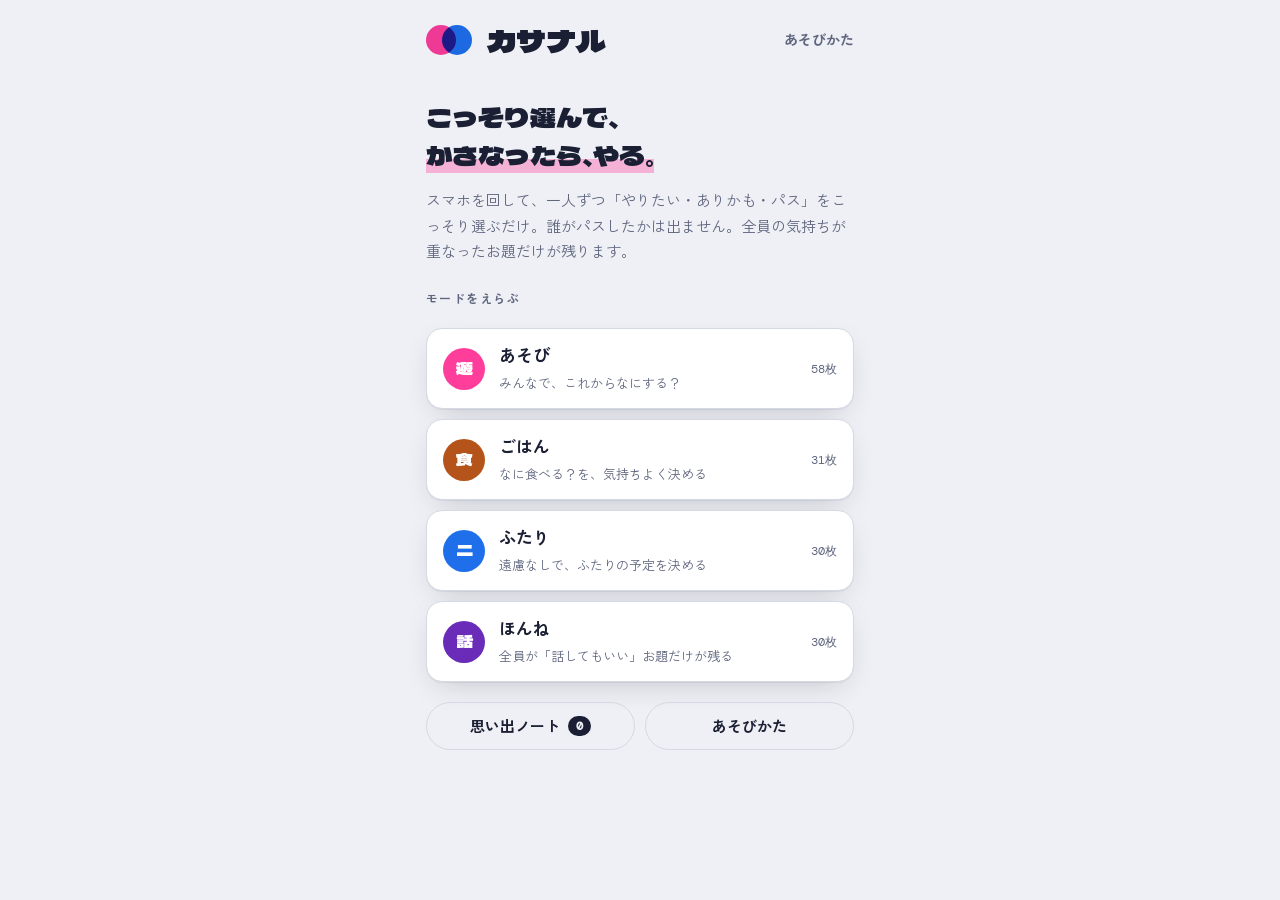
==== index.html @ fa0b70d1 "カサナル: initial import from nikkei225-collect Co-Authored-By: Claude Opus 5.5 <noreply@anthropic.com> " ====
<!doctype html>
<html lang="ja">
<head>
<meta charset="utf-8">
<meta name="viewport" content="width=device-width, initial-scale=1, viewport-fit=cover">
<meta name="theme-color" content="#EEF0F5">
<style>[hidden]{display:none!important}:root{padding-top:env(safe-area-inset-top,0px);padding-bottom:env(safe-area-inset-bottom,0px)}body{margin:0}</style>
</head>
<body>
<title>カサナル</title>
<link rel="preconnect" href="https://fonts.googleapis.com">
<link rel="preconnect" href="https://fonts.gstatic.com" crossorigin>
<link rel="stylesheet" href="https://fonts.googleapis.com/css2?family=Dela+Gothic+One&family=Zen+Kaku+Gothic+New:wght@400;700&family=DM+Mono:wght@500&display=swap">
<style>
/* Layout: one narrow phone-first column; a single card sits center stage, two riso-ink circles overlap behind whatever "matched". */
:root{
  --paper:#EEF0F5; --card:#FFFFFF; --ink:#1B1F33; --muted:#5F667E; --line:#D5D9E4;
  --pink:#FF3D9A; --blue:#1F6FEB; --both:#6A2BB8; --ok:#0E8A5F; --warn:#B4541A;
  --blend:multiply; --shadow:0 1px 0 rgba(27,31,51,.06),0 10px 30px -12px rgba(27,31,51,.25);
  --f-display:"Dela Gothic One","Hiragino Kaku Gothic StdN","Yu Gothic",sans-serif;
  --f-body:"Zen Kaku Gothic New","Hiragino Kaku Gothic ProN","Yu Gothic","Meiryo",sans-serif;
  --f-mono:"DM Mono",ui-monospace,"SFMono-Regular",Menlo,monospace;
}
@media (prefers-color-scheme: dark){:root:not([data-theme="light"]){
  --paper:#11131B; --card:#1B1E2B; --ink:#ECEEF6; --muted:#9BA2B9; --line:#2C3042;
  --pink:#FF5AAE; --blue:#4C8DFF; --both:#B98CFF; --ok:#3CC99A; --warn:#F09A5E;
  --blend:screen; --shadow:0 1px 0 rgba(0,0,0,.4),0 14px 34px -14px rgba(0,0,0,.7); color-scheme:dark}}
:root[data-theme="dark"]{
  --paper:#11131B; --card:#1B1E2B; --ink:#ECEEF6; --muted:#9BA2B9; --line:#2C3042;
  --pink:#FF5AAE; --blue:#4C8DFF; --both:#B98CFF; --ok:#3CC99A; --warn:#F09A5E;
  --blend:screen; --shadow:0 1px 0 rgba(0,0,0,.4),0 14px 34px -14px rgba(0,0,0,.7); color-scheme:dark}

html,body{height:100%}
body{background:var(--paper);color:var(--ink);font-family:var(--f-body);font-size:15px;line-height:1.7;-webkit-tap-highlight-color:transparent}
#app{max-width:460px;margin:0 auto;padding:20px 16px 40px;min-height:100%;box-sizing:border-box;display:flex;flex-direction:column;gap:20px}
button,input,textarea{font:inherit;color:inherit}
button{cursor:pointer}
:focus-visible{outline:3px solid var(--blue);outline-offset:2px;border-radius:6px}
h1,h2,h3{margin:0;text-wrap:balance;font-weight:400}
p{margin:0}
.display{font-family:var(--f-display);letter-spacing:.02em}
.mono{font-family:var(--f-mono);font-variant-numeric:tabular-nums}
.muted{color:var(--muted)}
.small{font-size:13px}
.label{font-size:12px;letter-spacing:.12em;color:var(--muted);font-weight:700}

/* top bar */
.bar{display:flex;align-items:center;justify-content:space-between;gap:12px;min-height:40px}
.link{background:none;border:0;padding:6px 0;color:var(--muted);font-weight:700;font-size:14px}
.link:hover{color:var(--ink)}

/* logo */
.logo{display:flex;align-items:center;gap:14px}
.dots{position:relative;width:46px;height:30px;flex:none}
.dots i{position:absolute;top:0;width:30px;height:30px;border-radius:50%;mix-blend-mode:var(--blend)}
.dots i:first-child{left:0;background:var(--pink)}
.dots i:last-child{left:16px;background:var(--blue)}
.logo h1{font-family:var(--f-display);font-size:30px;line-height:1}

.hero{display:flex;flex-direction:column;gap:14px;padding-block:18px 4px}
.hero .catch{font-family:var(--f-display);font-size:26px;line-height:1.45}
.hero .catch em{font-style:normal;background:linear-gradient(transparent 62%,color-mix(in srgb,var(--pink) 35%,transparent) 62%)}

/* mode list */
.modes{display:grid;gap:10px}
.mode{display:grid;grid-template-columns:auto 1fr auto;align-items:center;gap:14px;text-align:left;background:var(--card);border:1px solid var(--line);border-radius:16px;padding:14px 16px;box-shadow:var(--shadow);transition:transform .15s}
.mode:hover{transform:translateY(-2px)}
.mode .mk{width:42px;height:42px;border-radius:50%;display:grid;place-items:center;font-family:var(--f-display);font-size:17px;color:#fff}
.mode .t{font-weight:700;font-size:17px;line-height:1.3}
.mode .s{font-size:13px;color:var(--muted);line-height:1.5}
.mode .n{font-size:12px;color:var(--muted)}
.mk.asobi{background:var(--pink)} .mk.gohan{background:var(--warn)} .mk.futari{background:var(--blue)} .mk.honne{background:var(--both)}

.foot{display:flex;gap:10px;flex-wrap:wrap}
.chipbtn{flex:1 1 140px;background:transparent;border:1.5px solid var(--line);border-radius:999px;padding:10px 14px;font-weight:700;display:flex;justify-content:center;align-items:center;gap:8px}
.chipbtn:hover{border-color:var(--ink)}
.count{font-family:var(--f-mono);font-size:12px;background:var(--ink);color:var(--paper);border-radius:999px;padding:0 8px}

/* forms */
.sec{display:flex;flex-direction:column;gap:10px}
.players{display:grid;gap:8px}
.prow{display:flex;gap:8px;align-items:center}
.prow .no{width:26px;height:26px;border-radius:50%;display:grid;place-items:center;font-family:var(--f-mono);font-size:12px;background:var(--line);flex:none}
.prow input{flex:1;min-width:0;background:var(--card);border:1px solid var(--line);border-radius:10px;padding:10px 12px}
.prow input:focus{border-color:var(--blue);outline:none}
.x{width:36px;height:36px;border-radius:50%;border:0;background:transparent;color:var(--muted);font-size:20px;flex:none}
.x:hover{background:var(--line);color:var(--ink)}
.add{align-self:flex-start;background:none;border:1.5px dashed var(--line);border-radius:10px;padding:8px 14px;font-weight:700;color:var(--muted)}
.add:hover{color:var(--ink);border-color:var(--ink)}
.seg{display:flex;background:var(--card);border:1px solid var(--line);border-radius:12px;padding:4px;gap:4px}
.seg button{flex:1;border:0;background:transparent;border-radius:9px;padding:8px 4px;font-weight:700;font-size:14px;color:var(--muted);line-height:1.3}
.seg button small{display:block;font-weight:400;font-size:11px}
.seg button[aria-pressed="true"]{background:var(--ink);color:var(--paper)}
textarea{width:100%;box-sizing:border-box;min-height:96px;background:var(--card);border:1px solid var(--line);border-radius:10px;padding:10px 12px;resize:vertical}
details summary{cursor:pointer;font-weight:700}
details[open] summary{margin-bottom:8px}

.primary{border:0;border-radius:999px;background:var(--ink);color:var(--paper);font-weight:700;font-size:17px;padding:15px 20px;width:100%;box-shadow:var(--shadow)}
.primary:hover{filter:brightness(1.15)}
.ghost{border:1.5px solid var(--line);border-radius:999px;background:transparent;font-weight:700;padding:12px 18px;width:100%}
.ghost:hover{border-color:var(--ink)}
.row2{display:flex;gap:10px}
.row2>*{flex:1}

/* handoff */
.hand{flex:1;display:flex;flex-direction:column;justify-content:center;align-items:center;text-align:center;gap:18px;padding-block:30px}
.hand .who{font-family:var(--f-display);font-size:38px;line-height:1.3;word-break:break-all}
.hand .big-dots{position:relative;width:120px;height:80px}
.hand .big-dots i{position:absolute;top:0;width:80px;height:80px;border-radius:50%;mix-blend-mode:var(--blend);animation:breathe 2.4s ease-in-out infinite}
.hand .big-dots i:first-child{left:0;background:var(--pink)}
.hand .big-dots i:last-child{left:40px;background:var(--blue);animation-delay:-1.2s}
@keyframes breathe{50%{transform:translateX(var(--d,6px))}}
.hand .big-dots i:first-child{--d:-6px}

/* judge */
.who-chip{display:inline-flex;align-items:center;gap:8px;font-weight:700}
.who-chip i{width:10px;height:10px;border-radius:50%;background:var(--pink)}
.prog{height:4px;background:var(--line);border-radius:4px;overflow:hidden}
.prog b{display:block;height:100%;background:var(--ink);transition:width .25s}
.stage{position:relative;flex:1;min-height:340px;display:grid;place-items:center;touch-action:none}
.card{position:relative;width:100%;max-width:340px;aspect-ratio:3/4;max-height:420px;background:var(--card);border:1px solid var(--line);border-radius:22px;box-shadow:var(--shadow);display:flex;flex-direction:column;justify-content:space-between;padding:22px;box-sizing:border-box;user-select:none;-webkit-user-select:none;transition:transform .2s ease,opacity .2s ease;overflow:hidden}
.card.drag{transition:none}
.card .deck{display:flex;justify-content:space-between;align-items:center;font-size:12px;color:var(--muted);font-weight:700;letter-spacing:.08em}
.card .txt{font-family:var(--f-display);font-size:clamp(22px,6.6vw,28px);line-height:1.55;text-wrap:balance;word-break:auto-phrase}
.card .tags{display:flex;gap:6px;flex-wrap:wrap}
.tag{font-size:12px;border:1px solid var(--line);border-radius:999px;padding:1px 10px;color:var(--muted)}
.tag.mine{border-color:var(--pink);color:var(--pink)}
.stamp{position:absolute;top:22px;padding:4px 12px;border:3px solid;border-radius:10px;font-family:var(--f-display);font-size:20px;opacity:0;transform:rotate(-8deg);pointer-events:none}
.stamp.y{right:18px;color:var(--ok)} .stamp.n{left:18px;color:var(--muted);transform:rotate(8deg)} .stamp.m{left:50%;top:auto;bottom:70px;transform:translateX(-50%);color:var(--blue)}
.card.fly-r{transform:translateX(130%) rotate(16deg);opacity:0}
.card.fly-l{transform:translateX(-130%) rotate(-16deg);opacity:0}
.card.fly-u{transform:translateY(-120%);opacity:0}
.votes{display:grid;grid-template-columns:1fr 1fr 1fr;gap:10px}
.vbtn{border-radius:18px;border:1.5px solid var(--line);background:var(--card);padding:12px 4px;font-weight:700;display:flex;flex-direction:column;align-items:center;gap:2px;line-height:1.3}
.vbtn small{font-weight:400;font-size:11px;color:var(--muted)}
.vbtn .ic{font-family:var(--f-display);font-size:22px}
.vbtn.no .ic{color:var(--muted)} .vbtn.maybe .ic{color:var(--blue)} .vbtn.yes .ic{color:var(--ok)}
.vbtn:hover{border-color:var(--ink)}
.vbtn.yes{border-color:var(--ok)}
.underline{display:flex;justify-content:space-between;align-items:center;gap:10px}

/* reveal */
.reveal{flex:1;display:flex;flex-direction:column;justify-content:center;align-items:center;gap:26px;min-height:60vh}
.merge{position:relative;width:200px;height:120px}
.merge i{position:absolute;top:10px;left:50%;width:100px;height:100px;margin-left:-50px;border-radius:50%;mix-blend-mode:var(--blend);animation:merge 1.5s cubic-bezier(.5,0,.2,1) forwards}
.merge i:nth-child(1){background:var(--pink);--from:-120px}
.merge i:nth-child(2){background:var(--blue);--from:120px}
.merge i:nth-child(3){background:var(--warn);--from:0;--fy:-80px;opacity:.85}
@keyframes merge{from{transform:translate(var(--from),var(--fy,0)) scale(.6)}to{transform:translate(0,0) scale(1)}}
.seeno{font-family:var(--f-display);font-size:34px}

/* result */
.hit{position:relative;padding-block:26px 6px;display:flex;flex-direction:column;align-items:center;text-align:center;gap:16px}
.hit .orbs{position:absolute;inset:0;display:flex;justify-content:center;pointer-events:none}
.hit .orbs i{position:absolute;top:0;width:190px;height:190px;border-radius:50%;mix-blend-mode:var(--blend);opacity:.22}
.hit .orbs i:first-child{transform:translateX(-55px);background:var(--pink)}
.hit .orbs i:last-child{transform:translateX(55px);background:var(--blue)}
.hit .kicker{position:relative;font-family:var(--f-display);font-size:16px;color:var(--both)}
.hit .card{position:relative;aspect-ratio:auto;min-height:220px;text-align:left}
.hit .card .txt{font-size:clamp(24px,7vw,30px)}
.meter{display:flex;gap:4px;align-items:center}
.meter span{width:14px;height:14px;border-radius:50%;border:1.5px solid var(--line)}
.meter span.y{background:var(--ok);border-color:var(--ok)}
.meter span.m{background:color-mix(in srgb,var(--blue) 45%,transparent);border-color:var(--blue)}
.meter span.n{background:transparent;border-style:dashed}
.note{font-size:13px;color:var(--muted);text-align:center}
.stats{display:grid;grid-template-columns:1fr 1fr;gap:10px}
.stat{background:var(--card);border:1px solid var(--line);border-radius:14px;padding:12px 14px;min-width:0}
.stat .v{font-family:var(--f-mono);font-size:26px;line-height:1.2}
.stat .k{font-size:12px;color:var(--muted)}
.stat .d{font-size:13px;line-height:1.5;margin-top:4px;overflow-wrap:anywhere}
.list{display:flex;flex-direction:column;border-top:1px solid var(--line)}
.li{display:grid;grid-template-columns:1fr auto;gap:10px;align-items:center;padding:12px 2px;border-bottom:1px solid var(--line)}
.li .t{min-width:0;overflow-wrap:anywhere;line-height:1.5}
.li button.pick{border:0;background:none;color:var(--blue);font-weight:700;font-size:13px;padding:4px 0}
.empty{text-align:center;padding:30px 10px;color:var(--muted);display:flex;flex-direction:column;gap:12px;align-items:center}

/* notebook */
.entry{background:var(--card);border:1px solid var(--line);border-radius:16px;padding:14px 16px;display:flex;flex-direction:column;gap:8px}
.entry .top{display:flex;justify-content:space-between;align-items:center;gap:8px;font-size:12px;color:var(--muted)}
.entry .c{font-family:var(--f-display);font-size:19px;line-height:1.5;overflow-wrap:anywhere}
.entry .m{font-size:13px;color:var(--muted);overflow-wrap:anywhere}
.entry .memo{font-size:14px;border-left:3px solid var(--line);padding-left:10px;overflow-wrap:anywhere;white-space:pre-wrap}
.entry .acts{display:flex;gap:8px;flex-wrap:wrap}
.pill{border:1.5px solid var(--line);background:transparent;border-radius:999px;padding:4px 12px;font-size:13px;font-weight:700}
.pill.done{background:var(--ok);border-color:var(--ok);color:var(--card)}
.pill.danger{color:var(--warn)}
.pill.danger.arm{background:var(--warn);border-color:var(--warn);color:var(--card)}

.steps{display:flex;flex-direction:column;gap:14px;counter-reset:s;margin:0;padding:0;list-style:none}
.steps li{display:grid;grid-template-columns:34px 1fr;gap:12px;counter-increment:s}
.steps li::before{content:counter(s);width:30px;height:30px;border-radius:50%;background:var(--ink);color:var(--paper);display:grid;place-items:center;font-family:var(--f-mono);font-size:13px}
.steps b{display:block}

.toast{position:fixed;left:50%;bottom:calc(24px + env(safe-area-inset-bottom,0px));transform:translateX(-50%);background:var(--ink);color:var(--paper);padding:10px 18px;border-radius:999px;font-weight:700;font-size:14px;z-index:9;transition:opacity .2s}
.screen-in{animation:in .25s ease}
@keyframes in{from{opacity:.0;transform:translateY(6px)}}
@media (prefers-reduced-motion: reduce){*{animation:none!important;transition:none!important}}
</style>

<div id="app"></div>
<div class="toast" id="toast" hidden></div>

<script>
(() => {
/* ───────── カードデータ（先頭の数字＝いつできるか 0:今から 1:今日のうちに 2:こんどの休み） ───────── */
const DECKS = {
  asobi: `0近くのコンビニで、全員が食べたことのないお菓子を買う
0いちばん近い公園まで、遠回りして歩く
0全員で一枚、ちゃんとした集合写真を撮る
0カラオケで「今日のテーマ曲」を決めて全員で歌う
0ボウリングで最下位がジュースをおごる
0夜の散歩で、いちばんきれいな景色を探す
0全員のスマホで同じ景色を撮って見比べる
0自販機で目をつぶってボタンを押す
0古本屋で「この人に似合う一冊」を選び合う
0100円ショップで300円以内のプレゼント交換
0ゲームセンターのクレーンゲームに一回だけ全力で挑む
0喫茶店でいちばん懐かしい感じのメニューを頼む
010年後の自分たちあてに動画メッセージを撮る
0近くの神社でおみくじを引いて、結果を発表し合う
0銭湯に行って、湯上がりに牛乳を飲む
0高い場所から街を見下ろす
0バッティングセンターで最速の球に挑戦する
0卓球で総当たり戦をする
0全員でショート動画を一本だけ撮る
0お互いの似顔絵を3分で描き合う
0好きな曲を一人一曲ずつかけて、その曲の思い出を話す
0深夜のファミレスで、将来の話をする
0サウナでととのう
01年後に開ける手紙を書く
1知らない駅でひとつ降りてみる
1星がよく見える場所まで行く
1川原で水切りの最高記録を出す
1映画館で、いちばん早く始まる映画を観る
1手持ち花火をする
1動物園で、全員の「推し動物」を決める
1水族館で閉館までねばる
1地図アプリで適当に指さした場所に行ってみる
1占いに行って、全員まとめてみてもらう
1ゴミ拾いを1時間だけやってみる
1自転車を借りて水辺の道を走る
1謎解きゲームに挑戦する
1美術館で「家に飾りたい一枚」を決める
1お笑いライブや寄席を観に行く
1スポーツ観戦で、知らないチームを本気で応援する
1全員のおすすめ映画を一本ずつ、夜通し観る
1公園にレジャーシートを広げてピクニック
1夜明けを見るまで起きている
2始発電車に乗って、どこかへ行く
2日帰りで温泉に行く
2全員の地元を順番に案内し合う
2キャンプで焚き火を囲む
2遊園地の絶叫マシンに全部乗る
2陶芸体験でおそろいの器を作る
2フリーマーケットに出店する
2全員で同じ本を読んで、感想会をひらく
2一日だけ、全員スマホを置いて過ごす
2各駅停車だけで、行けるところまで行く
2夜行バスで、朝の知らない街に着く
2写真館で、ちゃんとした記念写真を撮る
2全員の服の色をそろえて出かける
2船に乗って、水の上から街を見る
2朝のラジオ体操に参加してから朝ごはん
2芝生で寝転んで、雲の形を当てっこする`,
  gohan: `0食べたことのない国の料理を食べる
0回転寿司で、全員が同じ皿を取るまで帰れない
0屋台やキッチンカーをはしごする
0食べ放題で、本気で元をとる
0定食屋で、いちばん人気のメニューを頼む
0激辛メニューに一口ずつ挑戦する
0高級なお店で、一品だけ頼んで味わう
0パフェを全員ちがう味で頼んでシェアする
0立ち飲み屋で、一軒だけ軽く飲む
0老舗の喫茶店でナポリタンを食べる
0深夜のラーメン
0コンビニのホットスナックを全種類買って食べ比べる
0焼肉で、いちばん高い肉を一皿だけ頼む
0焼き鳥屋のカウンターに並んで座る
0駅弁を買って、公園で食べる
0甘いものの食べ放題に行く
0中華料理を大皿でたくさん頼んで取り分ける
1鍋パーティーをする
1たこ焼きパーティーをする
1餃子を、皮で包むところから作る
1手巻き寿司をする
1ホットプレートでお好み焼き
1全員の得意料理を一品ずつ持ち寄る
1カレーをスパイスから作る
1朝ごはんを外で食べる
2地元の名物を食べに遠出する
2中華街で食べ歩き
2バーベキューをする
2流しそうめんをする
2そば打ち・うどん打ち体験
2予約がなかなか取れないお店を予約する`,
  futari: `0同じ映画を観て、帰り道に感想を言い合う
0いつもより遠回りして帰る
0おそろいの小物を買う
0子どもの頃の写真を見せ合う
0相手の行きつけのお店に連れて行ってもらう
0料理を一緒に作る
0写真を撮り合う。テーマは「いちばんいい顔」
0ふたりのプレイリストを作る
0本気のゲーム対決。負けたほうがアイスをおごる
0相手の髪を乾かす
0花を一輪ずつ選んで贈り合う
0手紙を書いて交換する
010年後のふたりについて話す
0古着屋で、相手の服を一着選ぶ
0雨の日にあえて散歩する
1夜景を見に行く
1ふたりの「はじめて」の場所にもう一度行く
1知らない街の路地をあてもなく歩く
1星を見に行く
1プラネタリウムに行く
1朝まで話す
1早起きして、朝ごはんを食べに行く
1相手の好きな場所に連れて行ってもらう
1スマホなしでデートする
2一日の予定を、相手に全部まかせる
2交換日記を始める
2旅行の計画を立てる
2温泉に行く
2ふたりで新しい趣味を始める
2動物に会いに行く`,
  honne: `0最近いちばん笑ったこと
0子どもの頃の夢
0人生でいちばんがんばったこと
0今だから言える、小さな失敗
0このメンバーの第一印象
010年後、どこに住んでいたい？
0大金が手に入ったら、最初にすること
0自分の中の、ゆずれないこだわり
0落ち込んだときの立ち直り方
0最近お金をかけてよかったもの
0実は苦手なもの
0生まれ変わったら何になりたい？
0一度だけ過去に戻れるなら、いつ？
0最近ちょっと誇らしかったこと
0人に言われてうれしかった言葉
0今いちばん会いたい人
0自分を動物にたとえると？
0最後の晩餐に食べたいもの
0今年中にやりたいこと
0人生の転機
0家族に感謝していること
0理想の休日の過ごし方
0恋愛で大事にしていること
0最近泣いたこと
0このメンバーで、いつかやってみたいこと
0自分のトリセツ（取扱説明書）
0ひそかに憧れている人
0学生時代のいちばんの思い出
0今の仕事や勉強を選んだ理由
0最近ハマっていること`
};
const parse = s => s.split('\n').map(l => ({w:+l[0], t:l.slice(1).trim()})).filter(c => c.t);
const POOL = Object.fromEntries(Object.entries(DECKS).map(([k,v]) => [k, parse(v)]));

const MODES = {
  asobi:  {name:'あそび', mk:'遊', sub:'みんなで、これからなにする？', talk:false, min:2, def:3},
  gohan:  {name:'ごはん', mk:'食', sub:'なに食べる？を、気持ちよく決める', talk:false, min:2, def:3},
  futari: {name:'ふたり', mk:'二', sub:'遠慮なしで、ふたりの予定を決める', talk:false, min:2, max:2, def:2},
  honne:  {name:'ほんね', mk:'話', sub:'全員が「話してもいい」お題だけが残る', talk:true, min:2, def:3},
};
const WHEN = [['今から','2〜3時間'],['今日のうちに','半日〜'],['こんどの休み','計画して']];
const V = {
  play:{yes:'やりたい', maybe:'ありかも', no:'パス'},
  talk:{yes:'話したい', maybe:'話せる', no:'パス'},
};

/* ───────── 保存 ───────── */
const store = {
  get(k,d){ try{ const v = localStorage.getItem(k); return v ? JSON.parse(v) : d; }catch(e){ return d; } },
  set(k,v){ try{ localStorage.setItem(k, JSON.stringify(v)); }catch(e){} },
};
const NOTES = 'kasanaru.notes.v1', NAMES = 'kasanaru.names.v1';

/* ───────── 状態 ───────── */
const hot = window.claude && window.claude.hot;
let S = (hot && hot.data && hot.data.screen) ? hot.data : {
  screen:'home', mode:'asobi', names:store.get(NAMES, ['','','']), when:1, per:12, custom:'',
  cards:[], votes:[], p:0, i:0, used:{}, tie:0, last:null,
};
if (hot && hot.snapshot) hot.snapshot(() => S);

const app = document.getElementById('app');
const esc = s => String(s).replace(/[&<>"']/g, c => ({'&':'&amp;','<':'&lt;','>':'&gt;','"':'&quot;',"'":'&#39;'}[c]));
const shuffle = a => { for (let i = a.length-1; i > 0; i--) { const j = Math.floor(Math.random()*(i+1)); [a[i],a[j]] = [a[j],a[i]]; } return a; };
const reduce = matchMedia('(prefers-reduced-motion: reduce)').matches;
const players = () => S.names.map((n,i) => n.trim() || `プレイヤー${i+1}`);
const words = () => MODES[S.mode].talk ? V.talk : V.play;
const today = () => { const d = new Date(); return `${d.getFullYear()}.${String(d.getMonth()+1).padStart(2,'0')}.${String(d.getDate()).padStart(2,'0')}`; };

function toast(msg){
  const t = document.getElementById('toast'); t.textContent = msg; t.hidden = false;
  clearTimeout(toast.h); toast.h = setTimeout(() => t.hidden = true, 1800);
}
function go(screen){ S.screen = screen; render(); window.scrollTo(0,0); }

/* ───────── カードを配る ───────── */
function deal(){
  const m = MODES[S.mode];
  const custom = S.custom.split('\n').map(t => t.trim()).filter(Boolean).slice(0, S.per).map(t => ({t, w:0, mine:true}));
  let pool = POOL[S.mode].filter(c => m.talk || c.w <= S.when);
  const used = S.used[S.mode] || [];
  let fresh = pool.filter(c => !used.includes(c.t));
  if (fresh.length < S.per - custom.length) { fresh = pool; S.used[S.mode] = []; }
  const picked = shuffle(fresh.slice()).slice(0, Math.max(0, S.per - custom.length));
  S.used[S.mode] = (S.used[S.mode] || []).concat(picked.map(c => c.t));
  S.cards = shuffle(custom.concat(picked));
  S.votes = players().map(() => []);
  S.rnd = S.cards.map(() => Math.random());
  S.p = 0; S.i = 0; S.tie = 0;
}

/* ───────── 集計 ───────── */
function tally(){
  const n = players().length;
  const rows = S.cards.map((c, i) => {
    const vs = S.votes.map(v => v[i]);
    const yes = vs.filter(v => v === 2).length, maybe = vs.filter(v => v === 1).length, no = vs.filter(v => v === 0).length;
    const score = yes*2 + maybe;
    const mean = score / n, spread = vs.reduce((a,v) => a + (v-mean)**2, 0);
    return {c, i, yes, maybe, no, score, spread, r:(S.rnd || [])[i] || 0};
  });
  const byScore = (a,b) => b.score - a.score || b.yes - a.yes || a.r - b.r;
  const hits = rows.filter(r => r.no === 0).sort(byScore);
  const near = rows.filter(r => r.no === 1).sort(byScore).slice(0,3);
  const total = rows.reduce((a,r) => a + r.score, 0);
  const vibe = Math.round(total / (rows.length * n * 2) * 100);
  const split = rows.slice().sort((a,b) => b.spread - a.spread)[0];
  const tops = hits.filter(h => h.score === (hits[0] && hits[0].score) && h.yes === hits[0].yes);
  return {n, rows, hits, near, vibe, split, tops};
}

/* ───────── 画面 ───────── */
const SCREENS = {
home(){
  const notes = store.get(NOTES, []);
  return `
  <div class="bar"><div class="logo"><div class="dots"><i></i><i></i></div><h1>カサナル</h1></div>
    <button class="link" data-go="howto">あそびかた</button></div>
  <section class="hero">
    <p class="catch">こっそり選んで、<br><em>かさなったら、やる。</em></p>
    <p class="muted">スマホを回して、一人ずつ「やりたい・ありかも・パス」をこっそり選ぶだけ。誰がパスしたかは出ません。全員の気持ちが重なったお題だけが残ります。</p>
  </section>
  <div class="label">モードをえらぶ</div>
  <div class="modes">
    ${Object.entries(MODES).map(([k,m]) => `
      <button class="mode" data-mode="${k}">
        <span class="mk ${k}">${m.mk}</span>
        <span><span class="t">${m.name}</span><br><span class="s">${m.sub}</span></span>
        <span class="n mono">${POOL[k].length}枚</span>
      </button>`).join('')}
  </div>
  <div class="foot">
    <button class="chipbtn" data-go="notes">思い出ノート <span class="count">${notes.length}</span></button>
    <button class="chipbtn" data-go="howto">あそびかた</button>
  </div>`;
},

howto(){
  return `
  <div class="bar"><button class="link" data-go="home">← もどる</button><span class="label">あそびかた</span></div>
  <h2 class="display" style="font-size:24px">気まずい「次、なにする？」を、15分のゲームに。</h2>
  <ol class="steps">
    <li><div><b>モードと人数を決める</b><span class="muted small">あそび・ごはん・ふたり・ほんね。2〜10人で遊べます。</span></div></li>
    <li><div><b>スマホを回して、こっそり選ぶ</b><span class="muted small">同じカードの束を一人ずつ見て「やりたい／ありかも／パス」。カードは右・上・左にスワイプしても選べます。</span></div></li>
    <li><div><b>せーので、答え合わせ</b><span class="muted small">一人でもパスしたカードは消えます。残ったカードから、いちばん重なったお題が「これからやること」。</span></div></li>
    <li><div><b>実際にやって、ノートに残す</b><span class="muted small">決まったお題は思い出ノートに記録。やり終えたら「やった！」をつけましょう。</span></div></li>
  </ol>
  <div class="stat"><div class="k">ルールはひとつ</div><div class="d">誰が何を選んだかは、最後まで表示されません。遠慮も忖度も、いりません。</div></div>
  <button class="primary" data-go="home">はじめる</button>`;
},

setup(){
  const m = MODES[S.mode], ns = S.names;
  return `
  <div class="bar"><button class="link" data-go="home">← もどる</button><span class="label">${m.name}モード</span></div>
  <h2 class="display" style="font-size:24px">${esc(m.sub)}</h2>
  <div class="sec">
    <div class="label">参加する人 <span class="mono">${ns.length}</span>人</div>
    <div class="players">
      ${ns.map((n,i) => `<div class="prow"><span class="no">${i+1}</span>
        <input id="name-${i}" data-name="${i}" value="${esc(n)}" placeholder="プレイヤー${i+1}" maxlength="12" autocomplete="off" aria-label="${i+1}人目の名前">
        ${!m.max && ns.length > m.min ? `<button class="x" data-del="${i}" aria-label="${i+1}人目を外す">×</button>` : ''}</div>`).join('')}
    </div>
    ${!m.max && ns.length < 10 ? `<button class="add" data-add>＋ 人を追加</button>` : ''}
  </div>
  ${m.talk ? '' : `<div class="sec"><div class="label">いつやる？</div>
    <div class="seg">${WHEN.map((w,i) => `<button data-when="${i}" aria-pressed="${S.when===i}">${w[0]}<small>${w[1]}</small></button>`).join('')}</div></div>`}
  <div class="sec"><div class="label">カードの枚数</div>
    <div class="seg">${[8,12,16].map(n => `<button data-per="${n}" aria-pressed="${S.per===n}">${n}枚<small>${n===8?'さくっと':n===12?'ふつう':'じっくり'}</small></button>`).join('')}</div></div>
  <details class="sec" ${S.custom ? 'open' : ''}><summary>じぶんたちのカードを足す</summary>
    <textarea id="custom" placeholder="1行に1枚。例：\n${m.talk ? '最近いちばん驚いたこと' : 'みんなで髪を切りに行く'}">${esc(S.custom)}</textarea>
    <p class="small muted">書いたカードは必ず束に入ります。</p></details>
  <button class="primary" data-start>カードを配る</button>`;
},

hand(){
  const ps = players(), first = S.p === 0;
  return `
  <div class="bar"><button class="link" data-quit>やめる</button><span class="label mono">${S.p+1} / ${ps.length}人目</span></div>
  <div class="hand">
    <div class="big-dots"><i></i><i></i></div>
    <p class="muted">${first ? 'まずは' : `おつかれさま！ スマホを渡してね`}</p>
    <p class="who">${esc(ps[S.p])}<span style="font-size:22px"> さんの番</span></p>
    <p class="muted small">${S.cards.length}枚のカードを、こっそり選びます。<br>前の人の答えは見えません。</p>
  </div>
  <button class="primary" data-begin>${esc(ps[S.p])} さんがはじめる</button>`;
},

judge(){
  const ps = players(), c = S.cards[S.i], w = words(), m = MODES[S.mode];
  return `
  <div class="bar"><span class="who-chip"><i></i>${esc(ps[S.p])}</span><span class="mono small muted">${S.i+1} / ${S.cards.length}</span></div>
  <div class="prog"><b style="width:${S.i/S.cards.length*100}%"></b></div>
  <div class="stage">
    <div class="card" id="card">
      <div class="deck"><span>${m.name.toUpperCase()}</span><span class="mono">No.${String(S.i+1).padStart(2,'0')}</span></div>
      <div class="txt">${esc(c.t)}</div>
      <div class="tags">${c.mine ? '<span class="tag mine">じぶんたちのカード</span>' : m.talk ? '<span class="tag">話すお題</span>' : `<span class="tag">${WHEN[c.w][0]}</span>`}</div>
      <span class="stamp y">${w.yes}</span><span class="stamp n">${w.no}</span><span class="stamp m">${w.maybe}</span>
    </div>
  </div>
  <div class="votes">
    <button class="vbtn no" data-v="0"><span class="ic">×</span>${w.no}<small>← 左</small></button>
    <button class="vbtn maybe" data-v="1"><span class="ic">△</span>${w.maybe}<small>↑ 上</small></button>
    <button class="vbtn yes" data-v="2"><span class="ic">○</span>${w.yes}<small>右 →</small></button>
  </div>
  <div class="underline"><button class="link" data-undo ${S.i===0?'disabled style="visibility:hidden"':''}>← ひとつ戻る</button>
    <span class="small muted">あなたの答えは表示されません</span></div>`;
},

reveal(){
  return `<div class="reveal"><div class="merge"><i></i><i></i><i></i></div><p class="seeno">せーの…</p></div>`;
},

result(){
  const T = tally(), w = words(), m = MODES[S.mode], ps = players();
  const meter = r => `<span class="meter" aria-label="${w.yes}${r.yes}・${w.maybe}${r.maybe}・パス${r.no}">${
    '<span class="y"></span>'.repeat(r.yes) + '<span class="m"></span>'.repeat(r.maybe) + '<span class="n"></span>'.repeat(r.no)}</span>`;
  if (!T.hits.length) {
    return `
    <div class="bar"><button class="link" data-go="home">ホーム</button><span class="label">けっか</span></div>
    <div class="empty"><div class="dots" style="width:80px"><i style="left:0"></i><i style="left:50px"></i></div>
      <h2 class="display" style="font-size:24px;color:var(--ink)">今回は、かさならなかった。</h2>
      <p>どのカードにも、誰かのパスが入りました。<br>カードを替えて、もう一回やってみましょう。</p></div>
    ${T.near.length ? `<div class="label">おしかったカード（パスが1人だけ）</div>
      <div class="list">${T.near.map(r => `<div class="li"><span class="t">${esc(r.c.t)}</span>${meter(r)}</div>`).join('')}</div>` : ''}
    <button class="primary" data-again>カードを替えてもう一回</button>`;
  }
  const top = T.tops[S.tie % T.tops.length];
  const perfect = top.yes === T.n;
  const rest = T.hits.filter(h => h !== top);
  S.last = {card:top.c.t, mode:S.mode, players:ps, yes:top.yes, maybe:top.maybe, n:T.n};
  return `
  <div class="bar"><button class="link" data-go="home">ホーム</button><span class="label">けっか</span></div>
  <section class="hit screen-in">
    <div class="orbs"><i></i><i></i></div>
    <p class="kicker">${perfect ? `全員が「${w.yes}」で一致！` : m.talk ? 'このお題で話そう' : 'かさなった！'}</p>
    <div class="card">
      <div class="deck"><span>${m.talk ? 'これから話すこと' : 'これから、やること'}</span><span class="mono">${T.n}人</span></div>
      <div class="txt">${esc(top.c.t)}</div>
      <div class="underline">${meter(top)}<span class="small muted mono">${w.yes} ${top.yes}・${w.maybe} ${top.maybe}</span></div>
    </div>
    ${T.tops.length > 1 ? `<p class="note">同点が${T.tops.length}枚。カサナルがひとつ選びました。<button class="link" data-tie style="color:var(--blue)">ほかの同点にする</button></p>` : ''}
  </section>
  <div class="row2">
    <button class="primary" data-keep>${m.talk ? 'これで話す' : 'これにする'}</button>
  </div>
  <div class="stats">
    <div class="stat"><div class="k">みんなのノリ度</div><div class="v">${T.vibe}<span class="small">%</span></div></div>
    <div class="stat"><div class="k">かさなったカード</div><div class="v">${T.hits.length}<span class="small"> / ${S.cards.length}枚</span></div></div>
    ${T.split && T.split.spread > 0 ? `<div class="stat" style="grid-column:1/-1"><div class="k">いちばん意見が割れたカード</div><div class="d">${esc(T.split.c.t)}</div></div>` : ''}
  </div>
  ${rest.length ? `<div class="label">ほかにかさなったカード</div>
  <div class="list">${rest.map(r => `<div class="li"><span class="t">${esc(r.c.t)}<br>${meter(r)}</span><button class="pick" data-pick="${r.i}">これにする</button></div>`).join('')}</div>` : ''}
  <div class="row2"><button class="ghost" data-again>もう一回</button><button class="ghost" data-copy>結果をコピー</button></div>`;
},

keep(){
  const L = S.last, m = MODES[L.mode];
  return `
  <div class="bar"><button class="link" data-go="result">← けっかへ</button><span class="label">ノートに残す</span></div>
  <div class="entry">
    <div class="top"><span class="mono">${today()}</span><span>${m.name}</span></div>
    <div class="c">${esc(L.card)}</div>
    <div class="m">${L.players.map(esc).join('・')}</div>
  </div>
  <div class="sec"><label class="label" for="memo">ひとこと（あとで書いてもOK）</label>
    <textarea id="memo" placeholder="${m.talk ? '話してみて、意外だったこと' : 'どこで、どうだった？'}"></textarea></div>
  <button class="primary" data-save>思い出ノートに残す</button>
  <button class="ghost" data-go="home">残さずにホームへ</button>`;
},

notes(){
  const notes = store.get(NOTES, []);
  return `
  <div class="bar"><button class="link" data-go="home">← もどる</button><span class="label">思い出ノート</span></div>
  <h2 class="display" style="font-size:24px">10年後に読み返す、<br>みんなの「これから」。</h2>
  ${notes.length ? notes.map(n => `
    <article class="entry">
      <div class="top"><span class="mono">${esc(n.date)}</span><span>${esc((MODES[n.mode]||{}).name||'')}</span></div>
      <div class="c">${esc(n.card)}</div>
      <div class="m">${n.players.map(esc).join('・')}</div>
      ${n.memo ? `<div class="memo">${esc(n.memo)}</div>` : ''}
      <div class="acts">
        <button class="pill ${n.done?'done':''}" data-done="${n.id}">${n.done ? '✓ やった！' : 'まだ'}</button>
        <button class="pill danger" data-rm="${n.id}">けす</button>
      </div>
    </article>`).join('') : `
    <div class="empty"><div class="dots" style="width:80px"><i style="left:0"></i><i style="left:50px"></i></div>
      <p>まだ何も残っていません。<br>ゲームで決まったお題を「これにする」で記録すると、ここに並びます。</p>
      <button class="ghost" data-go="home" style="width:auto">ゲームをはじめる</button></div>`}`;
},
};

/* ───────── 描画とイベント ───────── */
function render(){
  if (S.screen === 'judge' && !S.cards[S.i]) S.screen = 'home';
  if ((S.screen === 'result' || S.screen === 'reveal') && !S.cards.length) S.screen = 'home';
  if (S.screen === 'keep' && !S.last) S.screen = 'home';
  app.innerHTML = SCREENS[S.screen]();
  app.classList.remove('screen-in'); void app.offsetWidth; app.classList.add('screen-in');
  if (S.screen === 'judge') bindSwipe();
  if (S.screen === 'reveal') setTimeout(() => { if (S.screen === 'reveal') go('result'); }, reduce ? 300 : 1700);
}

function syncNames(){
  app.querySelectorAll('[data-name]').forEach(el => S.names[+el.dataset.name] = el.value);
  const c = document.getElementById('custom'); if (c) S.custom = c.value;
}

app.addEventListener('input', e => {
  if (e.target.dataset.name !== undefined) S.names[+e.target.dataset.name] = e.target.value;
  if (e.target.id === 'custom') S.custom = e.target.value;
});

app.addEventListener('click', e => {
  const b = e.target.closest('button'); if (!b) return;
  const d = b.dataset;
  if (d.go) return go(d.go);
  if (d.mode) {
    S.mode = d.mode; const m = MODES[d.mode];
    const saved = store.get(NAMES, []);
    const n = m.max || Math.max(m.def, Math.min(saved.length, 10));
    S.names = Array.from({length:n}, (_,i) => saved[i] || '');
    return go('setup');
  }
  if (d.add !== undefined) { syncNames(); S.names.push(''); render(); const ins = app.querySelectorAll('[data-name]'); ins[ins.length-1].focus(); return; }
  if (d.del !== undefined) { syncNames(); S.names.splice(+d.del, 1); return render(); }
  if (d.when !== undefined) { syncNames(); S.when = +d.when; return render(); }
  if (d.per) { syncNames(); S.per = +d.per; return render(); }
  if (d.start !== undefined) {
    syncNames();
    const keepNames = store.get(NAMES, []);
    S.names.forEach((n,i) => { if (n.trim()) keepNames[i] = n.trim(); });
    store.set(NAMES, keepNames.slice(0,10));
    deal(); return go('hand');
  }
  if (d.quit !== undefined) return go('home');
  if (d.begin !== undefined) { S.i = 0; return go('judge'); }
  if (d.v) return vote(+d.v);
  if (d.undo !== undefined) { if (S.i > 0) { S.i--; S.votes[S.p].length = S.i; render(); } return; }
  if (d.tie !== undefined) { S.tie++; return render(); }
  if (d.pick) {
    const r = tally().rows[+d.pick];
    S.last = {card:r.c.t, mode:S.mode, players:players(), yes:r.yes, maybe:r.maybe, n:players().length};
    return go('keep');
  }
  if (d.keep !== undefined) return go('keep');
  if (d.again !== undefined) { deal(); return go('hand'); }
  if (d.copy !== undefined) return copyResult();
  if (d.save !== undefined) {
    const memo = (document.getElementById('memo') || {}).value || '';
    const notes = store.get(NOTES, []);
    notes.unshift({id:Date.now().toString(36), date:today(), mode:S.last.mode, card:S.last.card, players:S.last.players, memo:memo.trim(), done:false});
    store.set(NOTES, notes);
    toast('ノートに残しました');
    return go('notes');
  }
  if (d.done) {
    const notes = store.get(NOTES, []); const n = notes.find(x => x.id === d.done);
    if (n) { n.done = !n.done; store.set(NOTES, notes); }
    return render();
  }
  if (d.rm) {
    if (!b.classList.contains('arm')) { b.classList.add('arm'); b.textContent = 'もう一度押すと消えます'; setTimeout(() => { if (b.isConnected) { b.classList.remove('arm'); b.textContent = 'けす'; } }, 2500); return; }
    store.set(NOTES, store.get(NOTES, []).filter(x => x.id !== d.rm));
    toast('消しました'); return render();
  }
});

function vote(v, dir){
  if (S.screen !== 'judge' || vote.busy) return;
  S.votes[S.p][S.i] = v;
  const card = document.getElementById('card');
  const next = () => {
    vote.busy = false;
    S.i++;
    if (S.i < S.cards.length) return render();
    S.p++; S.i = 0;
    if (S.p < players().length) return go('hand');
    go('reveal');
  };
  if (reduce || !card) return next();
  vote.busy = true;
  card.classList.remove('drag');
  card.style.transform = '';
  card.classList.add(dir || (v === 2 ? 'fly-r' : v === 0 ? 'fly-l' : 'fly-u'));
  setTimeout(next, 200);
}

function bindSwipe(){
  const card = document.getElementById('card'); if (!card) return;
  const st = {y:card.querySelector('.stamp.y'), n:card.querySelector('.stamp.n'), m:card.querySelector('.stamp.m')};
  let x0, y0, dx = 0, dy = 0, on = false;
  card.addEventListener('pointerdown', e => { on = true; x0 = e.clientX; y0 = e.clientY; dx = dy = 0; card.classList.add('drag'); card.setPointerCapture(e.pointerId); });
  card.addEventListener('pointermove', e => {
    if (!on) return;
    dx = e.clientX - x0; dy = e.clientY - y0;
    card.style.transform = `translate(${dx}px,${Math.min(dy, 40)}px) rotate(${dx/18}deg)`;
    st.y.style.opacity = Math.max(0, Math.min(1, dx/90));
    st.n.style.opacity = Math.max(0, Math.min(1, -dx/90));
    st.m.style.opacity = Math.abs(dx) < 50 ? Math.max(0, Math.min(1, -dy/90)) : 0;
  });
  const end = () => {
    if (!on) return; on = false;
    if (dx > 90) return vote(2, 'fly-r');
    if (dx < -90) return vote(0, 'fly-l');
    if (dy < -90 && Math.abs(dx) < 60) return vote(1, 'fly-u');
    card.classList.remove('drag'); card.style.transform = '';
    Object.values(st).forEach(s => s.style.opacity = 0);
  };
  card.addEventListener('pointerup', end);
  card.addEventListener('pointercancel', end);
}

document.addEventListener('keydown', e => {
  if (S.screen !== 'judge' || e.target.closest('input,textarea')) return;
  if (e.key === 'ArrowRight') vote(2);
  if (e.key === 'ArrowLeft') vote(0);
  if (e.key === 'ArrowUp') { e.preventDefault(); vote(1); }
});

function copyResult(){
  const T = tally(), w = words(), m = MODES[S.mode];
  const top = T.tops[S.tie % T.tops.length];
  const text = `【カサナル／${m.name}】${T.n}人で${S.cards.length}枚から選んだ結果\n${m.talk ? 'これから話すこと' : 'これから、やること'}：${top.c.t}\n（${w.yes}${top.yes}・${w.maybe}${top.maybe}／ノリ度${T.vibe}%）`;
  const fallback = () => {
    const ta = document.createElement('textarea'); ta.value = text; ta.style.position = 'fixed'; ta.style.opacity = '0';
    document.body.appendChild(ta); ta.select();
    let ok = false; try { ok = document.execCommand('copy'); } catch(e){}
    ta.remove(); toast(ok ? 'コピーしました' : 'コピーできませんでした');
  };
  try { navigator.clipboard.writeText(text).then(() => toast('コピーしました'), fallback); } catch(e) { fallback(); }
}

const start = () => render();
if (hot && hot.ready) hot.ready(start); else start();
})();
</script>

</body>
</html>
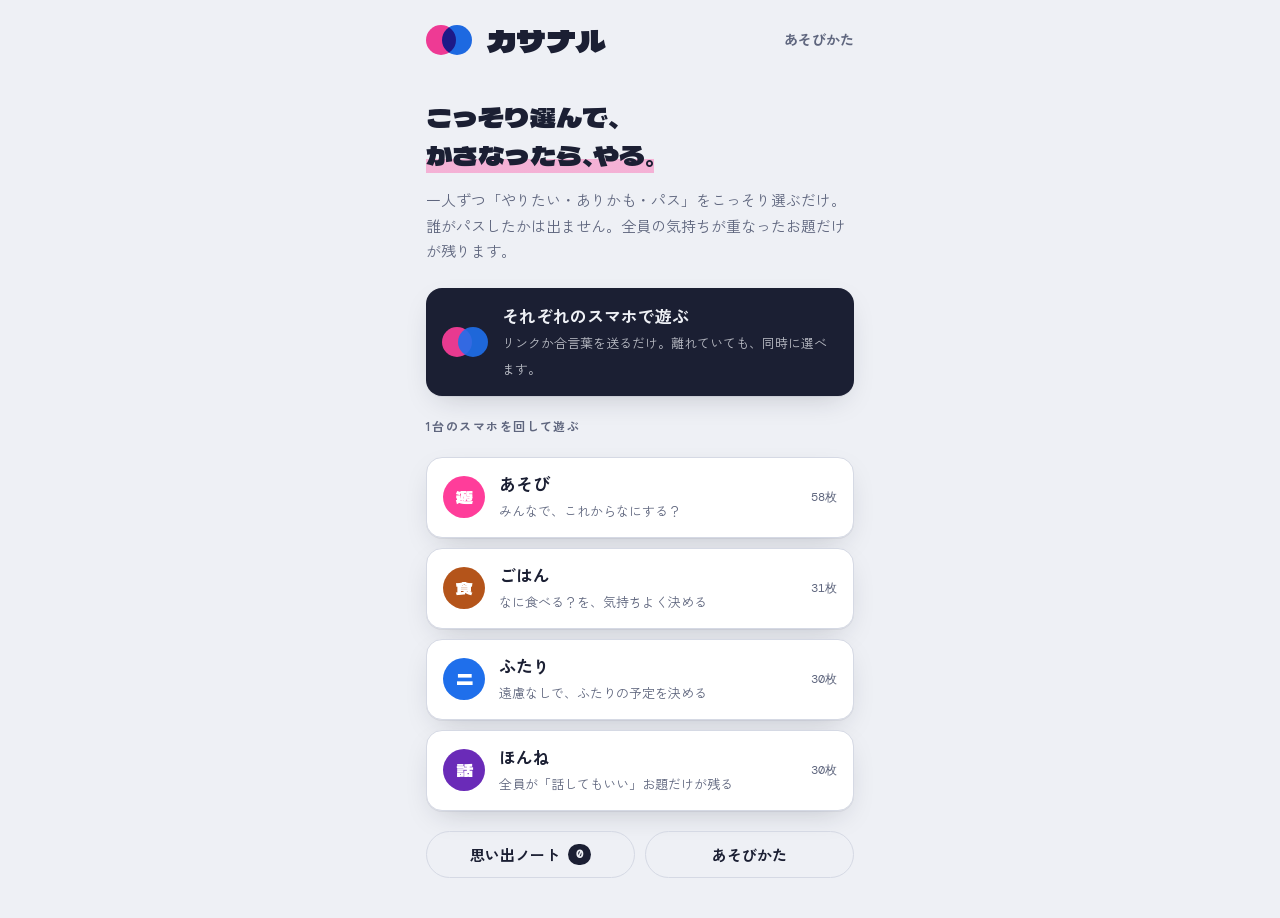
==== commit 23aaa618: "Add online play: each player joins from their own phone via link or room code - PeerJS (WebRTC) host" ====
--- a/index.html
+++ b/index.html
@@ -3,766 +3,29 @@
 <head>
 <meta charset="utf-8">
 <meta name="viewport" content="width=device-width, initial-scale=1, viewport-fit=cover">
-<meta name="theme-color" content="#EEF0F5">
-<style>[hidden]{display:none!important}:root{padding-top:env(safe-area-inset-top,0px);padding-bottom:env(safe-area-inset-bottom,0px)}body{margin:0}</style>
-</head>
-<body>
 <title>カサナル</title>
+<meta name="description" content="こっそり選んで、かさなったら、やる。みんなの「これからやること」が決まるパーティーゲーム。">
+<meta name="theme-color" content="#EEF0F5" media="(prefers-color-scheme: light)">
+<meta name="theme-color" content="#11131B" media="(prefers-color-scheme: dark)">
+<meta property="og:title" content="カサナル">
+<meta property="og:description" content="こっそり選んで、かさなったら、やる。リンクを開くだけで一緒に遊べます。">
+<link rel="icon" href="data:image/svg+xml,%3Csvg xmlns='http://www.w3.org/2000/svg' viewBox='0 0 46 30'%3E%3Ccircle cx='15' cy='15' r='15' fill='%23FF3D9A'/%3E%3Ccircle cx='31' cy='15' r='15' fill='%231F6FEB' fill-opacity='.85'/%3E%3C/svg%3E">
 <link rel="preconnect" href="https://fonts.googleapis.com">
 <link rel="preconnect" href="https://fonts.gstatic.com" crossorigin>
 <link rel="stylesheet" href="https://fonts.googleapis.com/css2?family=Dela+Gothic+One&family=Zen+Kaku+Gothic+New:wght@400;700&family=DM+Mono:wght@500&display=swap">
 <style>
-/* Layout: one narrow phone-first column; a single card sits center stage, two riso-ink circles overlap behind whatever "matched". */
-:root{
-  --paper:#EEF0F5; --card:#FFFFFF; --ink:#1B1F33; --muted:#5F667E; --line:#D5D9E4;
-  --pink:#FF3D9A; --blue:#1F6FEB; --both:#6A2BB8; --ok:#0E8A5F; --warn:#B4541A;
-  --blend:multiply; --shadow:0 1px 0 rgba(27,31,51,.06),0 10px 30px -12px rgba(27,31,51,.25);
-  --f-display:"Dela Gothic One","Hiragino Kaku Gothic StdN","Yu Gothic",sans-serif;
-  --f-body:"Zen Kaku Gothic New","Hiragino Kaku Gothic ProN","Yu Gothic","Meiryo",sans-serif;
-  --f-mono:"DM Mono",ui-monospace,"SFMono-Regular",Menlo,monospace;
-}
-@media (prefers-color-scheme: dark){:root:not([data-theme="light"]){
-  --paper:#11131B; --card:#1B1E2B; --ink:#ECEEF6; --muted:#9BA2B9; --line:#2C3042;
-  --pink:#FF5AAE; --blue:#4C8DFF; --both:#B98CFF; --ok:#3CC99A; --warn:#F09A5E;
-  --blend:screen; --shadow:0 1px 0 rgba(0,0,0,.4),0 14px 34px -14px rgba(0,0,0,.7); color-scheme:dark}}
-:root[data-theme="dark"]{
-  --paper:#11131B; --card:#1B1E2B; --ink:#ECEEF6; --muted:#9BA2B9; --line:#2C3042;
-  --pink:#FF5AAE; --blue:#4C8DFF; --both:#B98CFF; --ok:#3CC99A; --warn:#F09A5E;
-  --blend:screen; --shadow:0 1px 0 rgba(0,0,0,.4),0 14px 34px -14px rgba(0,0,0,.7); color-scheme:dark}
-
-html,body{height:100%}
-body{background:var(--paper);color:var(--ink);font-family:var(--f-body);font-size:15px;line-height:1.7;-webkit-tap-highlight-color:transparent}
-#app{max-width:460px;margin:0 auto;padding:20px 16px 40px;min-height:100%;box-sizing:border-box;display:flex;flex-direction:column;gap:20px}
-button,input,textarea{font:inherit;color:inherit}
-button{cursor:pointer}
-:focus-visible{outline:3px solid var(--blue);outline-offset:2px;border-radius:6px}
-h1,h2,h3{margin:0;text-wrap:balance;font-weight:400}
-p{margin:0}
-.display{font-family:var(--f-display);letter-spacing:.02em}
-.mono{font-family:var(--f-mono);font-variant-numeric:tabular-nums}
-.muted{color:var(--muted)}
-.small{font-size:13px}
-.label{font-size:12px;letter-spacing:.12em;color:var(--muted);font-weight:700}
-
-/* top bar */
-.bar{display:flex;align-items:center;justify-content:space-between;gap:12px;min-height:40px}
-.link{background:none;border:0;padding:6px 0;color:var(--muted);font-weight:700;font-size:14px}
-.link:hover{color:var(--ink)}
-
-/* logo */
-.logo{display:flex;align-items:center;gap:14px}
-.dots{position:relative;width:46px;height:30px;flex:none}
-.dots i{position:absolute;top:0;width:30px;height:30px;border-radius:50%;mix-blend-mode:var(--blend)}
-.dots i:first-child{left:0;background:var(--pink)}
-.dots i:last-child{left:16px;background:var(--blue)}
-.logo h1{font-family:var(--f-display);font-size:30px;line-height:1}
-
-.hero{display:flex;flex-direction:column;gap:14px;padding-block:18px 4px}
-.hero .catch{font-family:var(--f-display);font-size:26px;line-height:1.45}
-.hero .catch em{font-style:normal;background:linear-gradient(transparent 62%,color-mix(in srgb,var(--pink) 35%,transparent) 62%)}
-
-/* mode list */
-.modes{display:grid;gap:10px}
-.mode{display:grid;grid-template-columns:auto 1fr auto;align-items:center;gap:14px;text-align:left;background:var(--card);border:1px solid var(--line);border-radius:16px;padding:14px 16px;box-shadow:var(--shadow);transition:transform .15s}
-.mode:hover{transform:translateY(-2px)}
-.mode .mk{width:42px;height:42px;border-radius:50%;display:grid;place-items:center;font-family:var(--f-display);font-size:17px;color:#fff}
-.mode .t{font-weight:700;font-size:17px;line-height:1.3}
-.mode .s{font-size:13px;color:var(--muted);line-height:1.5}
-.mode .n{font-size:12px;color:var(--muted)}
-.mk.asobi{background:var(--pink)} .mk.gohan{background:var(--warn)} .mk.futari{background:var(--blue)} .mk.honne{background:var(--both)}
-
-.foot{display:flex;gap:10px;flex-wrap:wrap}
-.chipbtn{flex:1 1 140px;background:transparent;border:1.5px solid var(--line);border-radius:999px;padding:10px 14px;font-weight:700;display:flex;justify-content:center;align-items:center;gap:8px}
-.chipbtn:hover{border-color:var(--ink)}
-.count{font-family:var(--f-mono);font-size:12px;background:var(--ink);color:var(--paper);border-radius:999px;padding:0 8px}
-
-/* forms */
-.sec{display:flex;flex-direction:column;gap:10px}
-.players{display:grid;gap:8px}
-.prow{display:flex;gap:8px;align-items:center}
-.prow .no{width:26px;height:26px;border-radius:50%;display:grid;place-items:center;font-family:var(--f-mono);font-size:12px;background:var(--line);flex:none}
-.prow input{flex:1;min-width:0;background:var(--card);border:1px solid var(--line);border-radius:10px;padding:10px 12px}
-.prow input:focus{border-color:var(--blue);outline:none}
-.x{width:36px;height:36px;border-radius:50%;border:0;background:transparent;color:var(--muted);font-size:20px;flex:none}
-.x:hover{background:var(--line);color:var(--ink)}
-.add{align-self:flex-start;background:none;border:1.5px dashed var(--line);border-radius:10px;padding:8px 14px;font-weight:700;color:var(--muted)}
-.add:hover{color:var(--ink);border-color:var(--ink)}
-.seg{display:flex;background:var(--card);border:1px solid var(--line);border-radius:12px;padding:4px;gap:4px}
-.seg button{flex:1;border:0;background:transparent;border-radius:9px;padding:8px 4px;font-weight:700;font-size:14px;color:var(--muted);line-height:1.3}
-.seg button small{display:block;font-weight:400;font-size:11px}
-.seg button[aria-pressed="true"]{background:var(--ink);color:var(--paper)}
-textarea{width:100%;box-sizing:border-box;min-height:96px;background:var(--card);border:1px solid var(--line);border-radius:10px;padding:10px 12px;resize:vertical}
-details summary{cursor:pointer;font-weight:700}
-details[open] summary{margin-bottom:8px}
-
-.primary{border:0;border-radius:999px;background:var(--ink);color:var(--paper);font-weight:700;font-size:17px;padding:15px 20px;width:100%;box-shadow:var(--shadow)}
-.primary:hover{filter:brightness(1.15)}
-.ghost{border:1.5px solid var(--line);border-radius:999px;background:transparent;font-weight:700;padding:12px 18px;width:100%}
-.ghost:hover{border-color:var(--ink)}
-.row2{display:flex;gap:10px}
-.row2>*{flex:1}
-
-/* handoff */
-.hand{flex:1;display:flex;flex-direction:column;justify-content:center;align-items:center;text-align:center;gap:18px;padding-block:30px}
-.hand .who{font-family:var(--f-display);font-size:38px;line-height:1.3;word-break:break-all}
-.hand .big-dots{position:relative;width:120px;height:80px}
-.hand .big-dots i{position:absolute;top:0;width:80px;height:80px;border-radius:50%;mix-blend-mode:var(--blend);animation:breathe 2.4s ease-in-out infinite}
-.hand .big-dots i:first-child{left:0;background:var(--pink)}
-.hand .big-dots i:last-child{left:40px;background:var(--blue);animation-delay:-1.2s}
-@keyframes breathe{50%{transform:translateX(var(--d,6px))}}
-.hand .big-dots i:first-child{--d:-6px}
-
-/* judge */
-.who-chip{display:inline-flex;align-items:center;gap:8px;font-weight:700}
-.who-chip i{width:10px;height:10px;border-radius:50%;background:var(--pink)}
-.prog{height:4px;background:var(--line);border-radius:4px;overflow:hidden}
-.prog b{display:block;height:100%;background:var(--ink);transition:width .25s}
-.stage{position:relative;flex:1;min-height:340px;display:grid;place-items:center;touch-action:none}
-.card{position:relative;width:100%;max-width:340px;aspect-ratio:3/4;max-height:420px;background:var(--card);border:1px solid var(--line);border-radius:22px;box-shadow:var(--shadow);display:flex;flex-direction:column;justify-content:space-between;padding:22px;box-sizing:border-box;user-select:none;-webkit-user-select:none;transition:transform .2s ease,opacity .2s ease;overflow:hidden}
-.card.drag{transition:none}
-.card .deck{display:flex;justify-content:space-between;align-items:center;font-size:12px;color:var(--muted);font-weight:700;letter-spacing:.08em}
-.card .txt{font-family:var(--f-display);font-size:clamp(22px,6.6vw,28px);line-height:1.55;text-wrap:balance;word-break:auto-phrase}
-.card .tags{display:flex;gap:6px;flex-wrap:wrap}
-.tag{font-size:12px;border:1px solid var(--line);border-radius:999px;padding:1px 10px;color:var(--muted)}
-.tag.mine{border-color:var(--pink);color:var(--pink)}
-.stamp{position:absolute;top:22px;padding:4px 12px;border:3px solid;border-radius:10px;font-family:var(--f-display);font-size:20px;opacity:0;transform:rotate(-8deg);pointer-events:none}
-.stamp.y{right:18px;color:var(--ok)} .stamp.n{left:18px;color:var(--muted);transform:rotate(8deg)} .stamp.m{left:50%;top:auto;bottom:70px;transform:translateX(-50%);color:var(--blue)}
-.card.fly-r{transform:translateX(130%) rotate(16deg);opacity:0}
-.card.fly-l{transform:translateX(-130%) rotate(-16deg);opacity:0}
-.card.fly-u{transform:translateY(-120%);opacity:0}
-.votes{display:grid;grid-template-columns:1fr 1fr 1fr;gap:10px}
-.vbtn{border-radius:18px;border:1.5px solid var(--line);background:var(--card);padding:12px 4px;font-weight:700;display:flex;flex-direction:column;align-items:center;gap:2px;line-height:1.3}
-.vbtn small{font-weight:400;font-size:11px;color:var(--muted)}
-.vbtn .ic{font-family:var(--f-display);font-size:22px}
-.vbtn.no .ic{color:var(--muted)} .vbtn.maybe .ic{color:var(--blue)} .vbtn.yes .ic{color:var(--ok)}
-.vbtn:hover{border-color:var(--ink)}
-.vbtn.yes{border-color:var(--ok)}
-.underline{display:flex;justify-content:space-between;align-items:center;gap:10px}
-
-/* reveal */
-.reveal{flex:1;display:flex;flex-direction:column;justify-content:center;align-items:center;gap:26px;min-height:60vh}
-.merge{position:relative;width:200px;height:120px}
-.merge i{position:absolute;top:10px;left:50%;width:100px;height:100px;margin-left:-50px;border-radius:50%;mix-blend-mode:var(--blend);animation:merge 1.5s cubic-bezier(.5,0,.2,1) forwards}
-.merge i:nth-child(1){background:var(--pink);--from:-120px}
-.merge i:nth-child(2){background:var(--blue);--from:120px}
-.merge i:nth-child(3){background:var(--warn);--from:0;--fy:-80px;opacity:.85}
-@keyframes merge{from{transform:translate(var(--from),var(--fy,0)) scale(.6)}to{transform:translate(0,0) scale(1)}}
-.seeno{font-family:var(--f-display);font-size:34px}
-
-/* result */
-.hit{position:relative;padding-block:26px 6px;display:flex;flex-direction:column;align-items:center;text-align:center;gap:16px}
-.hit .orbs{position:absolute;inset:0;display:flex;justify-content:center;pointer-events:none}
-.hit .orbs i{position:absolute;top:0;width:190px;height:190px;border-radius:50%;mix-blend-mode:var(--blend);opacity:.22}
-.hit .orbs i:first-child{transform:translateX(-55px);background:var(--pink)}
-.hit .orbs i:last-child{transform:translateX(55px);background:var(--blue)}
-.hit .kicker{position:relative;font-family:var(--f-display);font-size:16px;color:var(--both)}
-.hit .card{position:relative;aspect-ratio:auto;min-height:220px;text-align:left}
-.hit .card .txt{font-size:clamp(24px,7vw,30px)}
-.meter{display:flex;gap:4px;align-items:center}
-.meter span{width:14px;height:14px;border-radius:50%;border:1.5px solid var(--line)}
-.meter span.y{background:var(--ok);border-color:var(--ok)}
-.meter span.m{background:color-mix(in srgb,var(--blue) 45%,transparent);border-color:var(--blue)}
-.meter span.n{background:transparent;border-style:dashed}
-.note{font-size:13px;color:var(--muted);text-align:center}
-.stats{display:grid;grid-template-columns:1fr 1fr;gap:10px}
-.stat{background:var(--card);border:1px solid var(--line);border-radius:14px;padding:12px 14px;min-width:0}
-.stat .v{font-family:var(--f-mono);font-size:26px;line-height:1.2}
-.stat .k{font-size:12px;color:var(--muted)}
-.stat .d{font-size:13px;line-height:1.5;margin-top:4px;overflow-wrap:anywhere}
-.list{display:flex;flex-direction:column;border-top:1px solid var(--line)}
-.li{display:grid;grid-template-columns:1fr auto;gap:10px;align-items:center;padding:12px 2px;border-bottom:1px solid var(--line)}
-.li .t{min-width:0;overflow-wrap:anywhere;line-height:1.5}
-.li button.pick{border:0;background:none;color:var(--blue);font-weight:700;font-size:13px;padding:4px 0}
-.empty{text-align:center;padding:30px 10px;color:var(--muted);display:flex;flex-direction:column;gap:12px;align-items:center}
-
-/* notebook */
-.entry{background:var(--card);border:1px solid var(--line);border-radius:16px;padding:14px 16px;display:flex;flex-direction:column;gap:8px}
-.entry .top{display:flex;justify-content:space-between;align-items:center;gap:8px;font-size:12px;color:var(--muted)}
-.entry .c{font-family:var(--f-display);font-size:19px;line-height:1.5;overflow-wrap:anywhere}
-.entry .m{font-size:13px;color:var(--muted);overflow-wrap:anywhere}
-.entry .memo{font-size:14px;border-left:3px solid var(--line);padding-left:10px;overflow-wrap:anywhere;white-space:pre-wrap}
-.entry .acts{display:flex;gap:8px;flex-wrap:wrap}
-.pill{border:1.5px solid var(--line);background:transparent;border-radius:999px;padding:4px 12px;font-size:13px;font-weight:700}
-.pill.done{background:var(--ok);border-color:var(--ok);color:var(--card)}
-.pill.danger{color:var(--warn)}
-.pill.danger.arm{background:var(--warn);border-color:var(--warn);color:var(--card)}
-
-.steps{display:flex;flex-direction:column;gap:14px;counter-reset:s;margin:0;padding:0;list-style:none}
-.steps li{display:grid;grid-template-columns:34px 1fr;gap:12px;counter-increment:s}
-.steps li::before{content:counter(s);width:30px;height:30px;border-radius:50%;background:var(--ink);color:var(--paper);display:grid;place-items:center;font-family:var(--f-mono);font-size:13px}
-.steps b{display:block}
-
-.toast{position:fixed;left:50%;bottom:calc(24px + env(safe-area-inset-bottom,0px));transform:translateX(-50%);background:var(--ink);color:var(--paper);padding:10px 18px;border-radius:999px;font-weight:700;font-size:14px;z-index:9;transition:opacity .2s}
-.screen-in{animation:in .25s ease}
-@keyframes in{from{opacity:.0;transform:translateY(6px)}}
-@media (prefers-reduced-motion: reduce){*{animation:none!important;transition:none!important}}
+[hidden]{display:none!important}
+:root{padding-top:env(safe-area-inset-top,0px);padding-bottom:env(safe-area-inset-bottom,0px)}
+body{margin:0}
 </style>
-
+<link rel="stylesheet" href="style.css">
+</head>
+<body>
 <div id="app"></div>
 <div class="toast" id="toast" hidden></div>
-
-<script>
-(() => {
-/* ───────── カードデータ（先頭の数字＝いつできるか 0:今から 1:今日のうちに 2:こんどの休み） ───────── */
-const DECKS = {
-  asobi: `0近くのコンビニで、全員が食べたことのないお菓子を買う
-0いちばん近い公園まで、遠回りして歩く
-0全員で一枚、ちゃんとした集合写真を撮る
-0カラオケで「今日のテーマ曲」を決めて全員で歌う
-0ボウリングで最下位がジュースをおごる
-0夜の散歩で、いちばんきれいな景色を探す
-0全員のスマホで同じ景色を撮って見比べる
-0自販機で目をつぶってボタンを押す
-0古本屋で「この人に似合う一冊」を選び合う
-0100円ショップで300円以内のプレゼント交換
-0ゲームセンターのクレーンゲームに一回だけ全力で挑む
-0喫茶店でいちばん懐かしい感じのメニューを頼む
-010年後の自分たちあてに動画メッセージを撮る
-0近くの神社でおみくじを引いて、結果を発表し合う
-0銭湯に行って、湯上がりに牛乳を飲む
-0高い場所から街を見下ろす
-0バッティングセンターで最速の球に挑戦する
-0卓球で総当たり戦をする
-0全員でショート動画を一本だけ撮る
-0お互いの似顔絵を3分で描き合う
-0好きな曲を一人一曲ずつかけて、その曲の思い出を話す
-0深夜のファミレスで、将来の話をする
-0サウナでととのう
-01年後に開ける手紙を書く
-1知らない駅でひとつ降りてみる
-1星がよく見える場所まで行く
-1川原で水切りの最高記録を出す
-1映画館で、いちばん早く始まる映画を観る
-1手持ち花火をする
-1動物園で、全員の「推し動物」を決める
-1水族館で閉館までねばる
-1地図アプリで適当に指さした場所に行ってみる
-1占いに行って、全員まとめてみてもらう
-1ゴミ拾いを1時間だけやってみる
-1自転車を借りて水辺の道を走る
-1謎解きゲームに挑戦する
-1美術館で「家に飾りたい一枚」を決める
-1お笑いライブや寄席を観に行く
-1スポーツ観戦で、知らないチームを本気で応援する
-1全員のおすすめ映画を一本ずつ、夜通し観る
-1公園にレジャーシートを広げてピクニック
-1夜明けを見るまで起きている
-2始発電車に乗って、どこかへ行く
-2日帰りで温泉に行く
-2全員の地元を順番に案内し合う
-2キャンプで焚き火を囲む
-2遊園地の絶叫マシンに全部乗る
-2陶芸体験でおそろいの器を作る
-2フリーマーケットに出店する
-2全員で同じ本を読んで、感想会をひらく
-2一日だけ、全員スマホを置いて過ごす
-2各駅停車だけで、行けるところまで行く
-2夜行バスで、朝の知らない街に着く
-2写真館で、ちゃんとした記念写真を撮る
-2全員の服の色をそろえて出かける
-2船に乗って、水の上から街を見る
-2朝のラジオ体操に参加してから朝ごはん
-2芝生で寝転んで、雲の形を当てっこする`,
-  gohan: `0食べたことのない国の料理を食べる
-0回転寿司で、全員が同じ皿を取るまで帰れない
-0屋台やキッチンカーをはしごする
-0食べ放題で、本気で元をとる
-0定食屋で、いちばん人気のメニューを頼む
-0激辛メニューに一口ずつ挑戦する
-0高級なお店で、一品だけ頼んで味わう
-0パフェを全員ちがう味で頼んでシェアする
-0立ち飲み屋で、一軒だけ軽く飲む
-0老舗の喫茶店でナポリタンを食べる
-0深夜のラーメン
-0コンビニのホットスナックを全種類買って食べ比べる
-0焼肉で、いちばん高い肉を一皿だけ頼む
-0焼き鳥屋のカウンターに並んで座る
-0駅弁を買って、公園で食べる
-0甘いものの食べ放題に行く
-0中華料理を大皿でたくさん頼んで取り分ける
-1鍋パーティーをする
-1たこ焼きパーティーをする
-1餃子を、皮で包むところから作る
-1手巻き寿司をする
-1ホットプレートでお好み焼き
-1全員の得意料理を一品ずつ持ち寄る
-1カレーをスパイスから作る
-1朝ごはんを外で食べる
-2地元の名物を食べに遠出する
-2中華街で食べ歩き
-2バーベキューをする
-2流しそうめんをする
-2そば打ち・うどん打ち体験
-2予約がなかなか取れないお店を予約する`,
-  futari: `0同じ映画を観て、帰り道に感想を言い合う
-0いつもより遠回りして帰る
-0おそろいの小物を買う
-0子どもの頃の写真を見せ合う
-0相手の行きつけのお店に連れて行ってもらう
-0料理を一緒に作る
-0写真を撮り合う。テーマは「いちばんいい顔」
-0ふたりのプレイリストを作る
-0本気のゲーム対決。負けたほうがアイスをおごる
-0相手の髪を乾かす
-0花を一輪ずつ選んで贈り合う
-0手紙を書いて交換する
-010年後のふたりについて話す
-0古着屋で、相手の服を一着選ぶ
-0雨の日にあえて散歩する
-1夜景を見に行く
-1ふたりの「はじめて」の場所にもう一度行く
-1知らない街の路地をあてもなく歩く
-1星を見に行く
-1プラネタリウムに行く
-1朝まで話す
-1早起きして、朝ごはんを食べに行く
-1相手の好きな場所に連れて行ってもらう
-1スマホなしでデートする
-2一日の予定を、相手に全部まかせる
-2交換日記を始める
-2旅行の計画を立てる
-2温泉に行く
-2ふたりで新しい趣味を始める
-2動物に会いに行く`,
-  honne: `0最近いちばん笑ったこと
-0子どもの頃の夢
-0人生でいちばんがんばったこと
-0今だから言える、小さな失敗
-0このメンバーの第一印象
-010年後、どこに住んでいたい？
-0大金が手に入ったら、最初にすること
-0自分の中の、ゆずれないこだわり
-0落ち込んだときの立ち直り方
-0最近お金をかけてよかったもの
-0実は苦手なもの
-0生まれ変わったら何になりたい？
-0一度だけ過去に戻れるなら、いつ？
-0最近ちょっと誇らしかったこと
-0人に言われてうれしかった言葉
-0今いちばん会いたい人
-0自分を動物にたとえると？
-0最後の晩餐に食べたいもの
-0今年中にやりたいこと
-0人生の転機
-0家族に感謝していること
-0理想の休日の過ごし方
-0恋愛で大事にしていること
-0最近泣いたこと
-0このメンバーで、いつかやってみたいこと
-0自分のトリセツ（取扱説明書）
-0ひそかに憧れている人
-0学生時代のいちばんの思い出
-0今の仕事や勉強を選んだ理由
-0最近ハマっていること`
-};
-const parse = s => s.split('\n').map(l => ({w:+l[0], t:l.slice(1).trim()})).filter(c => c.t);
-const POOL = Object.fromEntries(Object.entries(DECKS).map(([k,v]) => [k, parse(v)]));
-
-const MODES = {
-  asobi:  {name:'あそび', mk:'遊', sub:'みんなで、これからなにする？', talk:false, min:2, def:3},
-  gohan:  {name:'ごはん', mk:'食', sub:'なに食べる？を、気持ちよく決める', talk:false, min:2, def:3},
-  futari: {name:'ふたり', mk:'二', sub:'遠慮なしで、ふたりの予定を決める', talk:false, min:2, max:2, def:2},
-  honne:  {name:'ほんね', mk:'話', sub:'全員が「話してもいい」お題だけが残る', talk:true, min:2, def:3},
-};
-const WHEN = [['今から','2〜3時間'],['今日のうちに','半日〜'],['こんどの休み','計画して']];
-const V = {
-  play:{yes:'やりたい', maybe:'ありかも', no:'パス'},
-  talk:{yes:'話したい', maybe:'話せる', no:'パス'},
-};
-
-/* ───────── 保存 ───────── */
-const store = {
-  get(k,d){ try{ const v = localStorage.getItem(k); return v ? JSON.parse(v) : d; }catch(e){ return d; } },
-  set(k,v){ try{ localStorage.setItem(k, JSON.stringify(v)); }catch(e){} },
-};
-const NOTES = 'kasanaru.notes.v1', NAMES = 'kasanaru.names.v1';
-
-/* ───────── 状態 ───────── */
-const hot = window.claude && window.claude.hot;
-let S = (hot && hot.data && hot.data.screen) ? hot.data : {
-  screen:'home', mode:'asobi', names:store.get(NAMES, ['','','']), when:1, per:12, custom:'',
-  cards:[], votes:[], p:0, i:0, used:{}, tie:0, last:null,
-};
-if (hot && hot.snapshot) hot.snapshot(() => S);
-
-const app = document.getElementById('app');
-const esc = s => String(s).replace(/[&<>"']/g, c => ({'&':'&amp;','<':'&lt;','>':'&gt;','"':'&quot;',"'":'&#39;'}[c]));
-const shuffle = a => { for (let i = a.length-1; i > 0; i--) { const j = Math.floor(Math.random()*(i+1)); [a[i],a[j]] = [a[j],a[i]]; } return a; };
-const reduce = matchMedia('(prefers-reduced-motion: reduce)').matches;
-const players = () => S.names.map((n,i) => n.trim() || `プレイヤー${i+1}`);
-const words = () => MODES[S.mode].talk ? V.talk : V.play;
-const today = () => { const d = new Date(); return `${d.getFullYear()}.${String(d.getMonth()+1).padStart(2,'0')}.${String(d.getDate()).padStart(2,'0')}`; };
-
-function toast(msg){
-  const t = document.getElementById('toast'); t.textContent = msg; t.hidden = false;
-  clearTimeout(toast.h); toast.h = setTimeout(() => t.hidden = true, 1800);
-}
-function go(screen){ S.screen = screen; render(); window.scrollTo(0,0); }
-
-/* ───────── カードを配る ───────── */
-function deal(){
-  const m = MODES[S.mode];
-  const custom = S.custom.split('\n').map(t => t.trim()).filter(Boolean).slice(0, S.per).map(t => ({t, w:0, mine:true}));
-  let pool = POOL[S.mode].filter(c => m.talk || c.w <= S.when);
-  const used = S.used[S.mode] || [];
-  let fresh = pool.filter(c => !used.includes(c.t));
-  if (fresh.length < S.per - custom.length) { fresh = pool; S.used[S.mode] = []; }
-  const picked = shuffle(fresh.slice()).slice(0, Math.max(0, S.per - custom.length));
-  S.used[S.mode] = (S.used[S.mode] || []).concat(picked.map(c => c.t));
-  S.cards = shuffle(custom.concat(picked));
-  S.votes = players().map(() => []);
-  S.rnd = S.cards.map(() => Math.random());
-  S.p = 0; S.i = 0; S.tie = 0;
-}
-
-/* ───────── 集計 ───────── */
-function tally(){
-  const n = players().length;
-  const rows = S.cards.map((c, i) => {
-    const vs = S.votes.map(v => v[i]);
-    const yes = vs.filter(v => v === 2).length, maybe = vs.filter(v => v === 1).length, no = vs.filter(v => v === 0).length;
-    const score = yes*2 + maybe;
-    const mean = score / n, spread = vs.reduce((a,v) => a + (v-mean)**2, 0);
-    return {c, i, yes, maybe, no, score, spread, r:(S.rnd || [])[i] || 0};
-  });
-  const byScore = (a,b) => b.score - a.score || b.yes - a.yes || a.r - b.r;
-  const hits = rows.filter(r => r.no === 0).sort(byScore);
-  const near = rows.filter(r => r.no === 1).sort(byScore).slice(0,3);
-  const total = rows.reduce((a,r) => a + r.score, 0);
-  const vibe = Math.round(total / (rows.length * n * 2) * 100);
-  const split = rows.slice().sort((a,b) => b.spread - a.spread)[0];
-  const tops = hits.filter(h => h.score === (hits[0] && hits[0].score) && h.yes === hits[0].yes);
-  return {n, rows, hits, near, vibe, split, tops};
-}
-
-/* ───────── 画面 ───────── */
-const SCREENS = {
-home(){
-  const notes = store.get(NOTES, []);
-  return `
-  <div class="bar"><div class="logo"><div class="dots"><i></i><i></i></div><h1>カサナル</h1></div>
-    <button class="link" data-go="howto">あそびかた</button></div>
-  <section class="hero">
-    <p class="catch">こっそり選んで、<br><em>かさなったら、やる。</em></p>
-    <p class="muted">スマホを回して、一人ずつ「やりたい・ありかも・パス」をこっそり選ぶだけ。誰がパスしたかは出ません。全員の気持ちが重なったお題だけが残ります。</p>
-  </section>
-  <div class="label">モードをえらぶ</div>
-  <div class="modes">
-    ${Object.entries(MODES).map(([k,m]) => `
-      <button class="mode" data-mode="${k}">
-        <span class="mk ${k}">${m.mk}</span>
-        <span><span class="t">${m.name}</span><br><span class="s">${m.sub}</span></span>
-        <span class="n mono">${POOL[k].length}枚</span>
-      </button>`).join('')}
-  </div>
-  <div class="foot">
-    <button class="chipbtn" data-go="notes">思い出ノート <span class="count">${notes.length}</span></button>
-    <button class="chipbtn" data-go="howto">あそびかた</button>
-  </div>`;
-},
-
-howto(){
-  return `
-  <div class="bar"><button class="link" data-go="home">← もどる</button><span class="label">あそびかた</span></div>
-  <h2 class="display" style="font-size:24px">気まずい「次、なにする？」を、15分のゲームに。</h2>
-  <ol class="steps">
-    <li><div><b>モードと人数を決める</b><span class="muted small">あそび・ごはん・ふたり・ほんね。2〜10人で遊べます。</span></div></li>
-    <li><div><b>スマホを回して、こっそり選ぶ</b><span class="muted small">同じカードの束を一人ずつ見て「やりたい／ありかも／パス」。カードは右・上・左にスワイプしても選べます。</span></div></li>
-    <li><div><b>せーので、答え合わせ</b><span class="muted small">一人でもパスしたカードは消えます。残ったカードから、いちばん重なったお題が「これからやること」。</span></div></li>
-    <li><div><b>実際にやって、ノートに残す</b><span class="muted small">決まったお題は思い出ノートに記録。やり終えたら「やった！」をつけましょう。</span></div></li>
-  </ol>
-  <div class="stat"><div class="k">ルールはひとつ</div><div class="d">誰が何を選んだかは、最後まで表示されません。遠慮も忖度も、いりません。</div></div>
-  <button class="primary" data-go="home">はじめる</button>`;
-},
-
-setup(){
-  const m = MODES[S.mode], ns = S.names;
-  return `
-  <div class="bar"><button class="link" data-go="home">← もどる</button><span class="label">${m.name}モード</span></div>
-  <h2 class="display" style="font-size:24px">${esc(m.sub)}</h2>
-  <div class="sec">
-    <div class="label">参加する人 <span class="mono">${ns.length}</span>人</div>
-    <div class="players">
-      ${ns.map((n,i) => `<div class="prow"><span class="no">${i+1}</span>
-        <input id="name-${i}" data-name="${i}" value="${esc(n)}" placeholder="プレイヤー${i+1}" maxlength="12" autocomplete="off" aria-label="${i+1}人目の名前">
-        ${!m.max && ns.length > m.min ? `<button class="x" data-del="${i}" aria-label="${i+1}人目を外す">×</button>` : ''}</div>`).join('')}
-    </div>
-    ${!m.max && ns.length < 10 ? `<button class="add" data-add>＋ 人を追加</button>` : ''}
-  </div>
-  ${m.talk ? '' : `<div class="sec"><div class="label">いつやる？</div>
-    <div class="seg">${WHEN.map((w,i) => `<button data-when="${i}" aria-pressed="${S.when===i}">${w[0]}<small>${w[1]}</small></button>`).join('')}</div></div>`}
-  <div class="sec"><div class="label">カードの枚数</div>
-    <div class="seg">${[8,12,16].map(n => `<button data-per="${n}" aria-pressed="${S.per===n}">${n}枚<small>${n===8?'さくっと':n===12?'ふつう':'じっくり'}</small></button>`).join('')}</div></div>
-  <details class="sec" ${S.custom ? 'open' : ''}><summary>じぶんたちのカードを足す</summary>
-    <textarea id="custom" placeholder="1行に1枚。例：\n${m.talk ? '最近いちばん驚いたこと' : 'みんなで髪を切りに行く'}">${esc(S.custom)}</textarea>
-    <p class="small muted">書いたカードは必ず束に入ります。</p></details>
-  <button class="primary" data-start>カードを配る</button>`;
-},
-
-hand(){
-  const ps = players(), first = S.p === 0;
-  return `
-  <div class="bar"><button class="link" data-quit>やめる</button><span class="label mono">${S.p+1} / ${ps.length}人目</span></div>
-  <div class="hand">
-    <div class="big-dots"><i></i><i></i></div>
-    <p class="muted">${first ? 'まずは' : `おつかれさま！ スマホを渡してね`}</p>
-    <p class="who">${esc(ps[S.p])}<span style="font-size:22px"> さんの番</span></p>
-    <p class="muted small">${S.cards.length}枚のカードを、こっそり選びます。<br>前の人の答えは見えません。</p>
-  </div>
-  <button class="primary" data-begin>${esc(ps[S.p])} さんがはじめる</button>`;
-},
-
-judge(){
-  const ps = players(), c = S.cards[S.i], w = words(), m = MODES[S.mode];
-  return `
-  <div class="bar"><span class="who-chip"><i></i>${esc(ps[S.p])}</span><span class="mono small muted">${S.i+1} / ${S.cards.length}</span></div>
-  <div class="prog"><b style="width:${S.i/S.cards.length*100}%"></b></div>
-  <div class="stage">
-    <div class="card" id="card">
-      <div class="deck"><span>${m.name.toUpperCase()}</span><span class="mono">No.${String(S.i+1).padStart(2,'0')}</span></div>
-      <div class="txt">${esc(c.t)}</div>
-      <div class="tags">${c.mine ? '<span class="tag mine">じぶんたちのカード</span>' : m.talk ? '<span class="tag">話すお題</span>' : `<span class="tag">${WHEN[c.w][0]}</span>`}</div>
-      <span class="stamp y">${w.yes}</span><span class="stamp n">${w.no}</span><span class="stamp m">${w.maybe}</span>
-    </div>
-  </div>
-  <div class="votes">
-    <button class="vbtn no" data-v="0"><span class="ic">×</span>${w.no}<small>← 左</small></button>
-    <button class="vbtn maybe" data-v="1"><span class="ic">△</span>${w.maybe}<small>↑ 上</small></button>
-    <button class="vbtn yes" data-v="2"><span class="ic">○</span>${w.yes}<small>右 →</small></button>
-  </div>
-  <div class="underline"><button class="link" data-undo ${S.i===0?'disabled style="visibility:hidden"':''}>← ひとつ戻る</button>
-    <span class="small muted">あなたの答えは表示されません</span></div>`;
-},
-
-reveal(){
-  return `<div class="reveal"><div class="merge"><i></i><i></i><i></i></div><p class="seeno">せーの…</p></div>`;
-},
-
-result(){
-  const T = tally(), w = words(), m = MODES[S.mode], ps = players();
-  const meter = r => `<span class="meter" aria-label="${w.yes}${r.yes}・${w.maybe}${r.maybe}・パス${r.no}">${
-    '<span class="y"></span>'.repeat(r.yes) + '<span class="m"></span>'.repeat(r.maybe) + '<span class="n"></span>'.repeat(r.no)}</span>`;
-  if (!T.hits.length) {
-    return `
-    <div class="bar"><button class="link" data-go="home">ホーム</button><span class="label">けっか</span></div>
-    <div class="empty"><div class="dots" style="width:80px"><i style="left:0"></i><i style="left:50px"></i></div>
-      <h2 class="display" style="font-size:24px;color:var(--ink)">今回は、かさならなかった。</h2>
-      <p>どのカードにも、誰かのパスが入りました。<br>カードを替えて、もう一回やってみましょう。</p></div>
-    ${T.near.length ? `<div class="label">おしかったカード（パスが1人だけ）</div>
-      <div class="list">${T.near.map(r => `<div class="li"><span class="t">${esc(r.c.t)}</span>${meter(r)}</div>`).join('')}</div>` : ''}
-    <button class="primary" data-again>カードを替えてもう一回</button>`;
-  }
-  const top = T.tops[S.tie % T.tops.length];
-  const perfect = top.yes === T.n;
-  const rest = T.hits.filter(h => h !== top);
-  S.last = {card:top.c.t, mode:S.mode, players:ps, yes:top.yes, maybe:top.maybe, n:T.n};
-  return `
-  <div class="bar"><button class="link" data-go="home">ホーム</button><span class="label">けっか</span></div>
-  <section class="hit screen-in">
-    <div class="orbs"><i></i><i></i></div>
-    <p class="kicker">${perfect ? `全員が「${w.yes}」で一致！` : m.talk ? 'このお題で話そう' : 'かさなった！'}</p>
-    <div class="card">
-      <div class="deck"><span>${m.talk ? 'これから話すこと' : 'これから、やること'}</span><span class="mono">${T.n}人</span></div>
-      <div class="txt">${esc(top.c.t)}</div>
-      <div class="underline">${meter(top)}<span class="small muted mono">${w.yes} ${top.yes}・${w.maybe} ${top.maybe}</span></div>
-    </div>
-    ${T.tops.length > 1 ? `<p class="note">同点が${T.tops.length}枚。カサナルがひとつ選びました。<button class="link" data-tie style="color:var(--blue)">ほかの同点にする</button></p>` : ''}
-  </section>
-  <div class="row2">
-    <button class="primary" data-keep>${m.talk ? 'これで話す' : 'これにする'}</button>
-  </div>
-  <div class="stats">
-    <div class="stat"><div class="k">みんなのノリ度</div><div class="v">${T.vibe}<span class="small">%</span></div></div>
-    <div class="stat"><div class="k">かさなったカード</div><div class="v">${T.hits.length}<span class="small"> / ${S.cards.length}枚</span></div></div>
-    ${T.split && T.split.spread > 0 ? `<div class="stat" style="grid-column:1/-1"><div class="k">いちばん意見が割れたカード</div><div class="d">${esc(T.split.c.t)}</div></div>` : ''}
-  </div>
-  ${rest.length ? `<div class="label">ほかにかさなったカード</div>
-  <div class="list">${rest.map(r => `<div class="li"><span class="t">${esc(r.c.t)}<br>${meter(r)}</span><button class="pick" data-pick="${r.i}">これにする</button></div>`).join('')}</div>` : ''}
-  <div class="row2"><button class="ghost" data-again>もう一回</button><button class="ghost" data-copy>結果をコピー</button></div>`;
-},
-
-keep(){
-  const L = S.last, m = MODES[L.mode];
-  return `
-  <div class="bar"><button class="link" data-go="result">← けっかへ</button><span class="label">ノートに残す</span></div>
-  <div class="entry">
-    <div class="top"><span class="mono">${today()}</span><span>${m.name}</span></div>
-    <div class="c">${esc(L.card)}</div>
-    <div class="m">${L.players.map(esc).join('・')}</div>
-  </div>
-  <div class="sec"><label class="label" for="memo">ひとこと（あとで書いてもOK）</label>
-    <textarea id="memo" placeholder="${m.talk ? '話してみて、意外だったこと' : 'どこで、どうだった？'}"></textarea></div>
-  <button class="primary" data-save>思い出ノートに残す</button>
-  <button class="ghost" data-go="home">残さずにホームへ</button>`;
-},
-
-notes(){
-  const notes = store.get(NOTES, []);
-  return `
-  <div class="bar"><button class="link" data-go="home">← もどる</button><span class="label">思い出ノート</span></div>
-  <h2 class="display" style="font-size:24px">10年後に読み返す、<br>みんなの「これから」。</h2>
-  ${notes.length ? notes.map(n => `
-    <article class="entry">
-      <div class="top"><span class="mono">${esc(n.date)}</span><span>${esc((MODES[n.mode]||{}).name||'')}</span></div>
-      <div class="c">${esc(n.card)}</div>
-      <div class="m">${n.players.map(esc).join('・')}</div>
-      ${n.memo ? `<div class="memo">${esc(n.memo)}</div>` : ''}
-      <div class="acts">
-        <button class="pill ${n.done?'done':''}" data-done="${n.id}">${n.done ? '✓ やった！' : 'まだ'}</button>
-        <button class="pill danger" data-rm="${n.id}">けす</button>
-      </div>
-    </article>`).join('') : `
-    <div class="empty"><div class="dots" style="width:80px"><i style="left:0"></i><i style="left:50px"></i></div>
-      <p>まだ何も残っていません。<br>ゲームで決まったお題を「これにする」で記録すると、ここに並びます。</p>
-      <button class="ghost" data-go="home" style="width:auto">ゲームをはじめる</button></div>`}`;
-},
-};
-
-/* ───────── 描画とイベント ───────── */
-function render(){
-  if (S.screen === 'judge' && !S.cards[S.i]) S.screen = 'home';
-  if ((S.screen === 'result' || S.screen === 'reveal') && !S.cards.length) S.screen = 'home';
-  if (S.screen === 'keep' && !S.last) S.screen = 'home';
-  app.innerHTML = SCREENS[S.screen]();
-  app.classList.remove('screen-in'); void app.offsetWidth; app.classList.add('screen-in');
-  if (S.screen === 'judge') bindSwipe();
-  if (S.screen === 'reveal') setTimeout(() => { if (S.screen === 'reveal') go('result'); }, reduce ? 300 : 1700);
-}
-
-function syncNames(){
-  app.querySelectorAll('[data-name]').forEach(el => S.names[+el.dataset.name] = el.value);
-  const c = document.getElementById('custom'); if (c) S.custom = c.value;
-}
-
-app.addEventListener('input', e => {
-  if (e.target.dataset.name !== undefined) S.names[+e.target.dataset.name] = e.target.value;
-  if (e.target.id === 'custom') S.custom = e.target.value;
-});
-
-app.addEventListener('click', e => {
-  const b = e.target.closest('button'); if (!b) return;
-  const d = b.dataset;
-  if (d.go) return go(d.go);
-  if (d.mode) {
-    S.mode = d.mode; const m = MODES[d.mode];
-    const saved = store.get(NAMES, []);
-    const n = m.max || Math.max(m.def, Math.min(saved.length, 10));
-    S.names = Array.from({length:n}, (_,i) => saved[i] || '');
-    return go('setup');
-  }
-  if (d.add !== undefined) { syncNames(); S.names.push(''); render(); const ins = app.querySelectorAll('[data-name]'); ins[ins.length-1].focus(); return; }
-  if (d.del !== undefined) { syncNames(); S.names.splice(+d.del, 1); return render(); }
-  if (d.when !== undefined) { syncNames(); S.when = +d.when; return render(); }
-  if (d.per) { syncNames(); S.per = +d.per; return render(); }
-  if (d.start !== undefined) {
-    syncNames();
-    const keepNames = store.get(NAMES, []);
-    S.names.forEach((n,i) => { if (n.trim()) keepNames[i] = n.trim(); });
-    store.set(NAMES, keepNames.slice(0,10));
-    deal(); return go('hand');
-  }
-  if (d.quit !== undefined) return go('home');
-  if (d.begin !== undefined) { S.i = 0; return go('judge'); }
-  if (d.v) return vote(+d.v);
-  if (d.undo !== undefined) { if (S.i > 0) { S.i--; S.votes[S.p].length = S.i; render(); } return; }
-  if (d.tie !== undefined) { S.tie++; return render(); }
-  if (d.pick) {
-    const r = tally().rows[+d.pick];
-    S.last = {card:r.c.t, mode:S.mode, players:players(), yes:r.yes, maybe:r.maybe, n:players().length};
-    return go('keep');
-  }
-  if (d.keep !== undefined) return go('keep');
-  if (d.again !== undefined) { deal(); return go('hand'); }
-  if (d.copy !== undefined) return copyResult();
-  if (d.save !== undefined) {
-    const memo = (document.getElementById('memo') || {}).value || '';
-    const notes = store.get(NOTES, []);
-    notes.unshift({id:Date.now().toString(36), date:today(), mode:S.last.mode, card:S.last.card, players:S.last.players, memo:memo.trim(), done:false});
-    store.set(NOTES, notes);
-    toast('ノートに残しました');
-    return go('notes');
-  }
-  if (d.done) {
-    const notes = store.get(NOTES, []); const n = notes.find(x => x.id === d.done);
-    if (n) { n.done = !n.done; store.set(NOTES, notes); }
-    return render();
-  }
-  if (d.rm) {
-    if (!b.classList.contains('arm')) { b.classList.add('arm'); b.textContent = 'もう一度押すと消えます'; setTimeout(() => { if (b.isConnected) { b.classList.remove('arm'); b.textContent = 'けす'; } }, 2500); return; }
-    store.set(NOTES, store.get(NOTES, []).filter(x => x.id !== d.rm));
-    toast('消しました'); return render();
-  }
-});
-
-function vote(v, dir){
-  if (S.screen !== 'judge' || vote.busy) return;
-  S.votes[S.p][S.i] = v;
-  const card = document.getElementById('card');
-  const next = () => {
-    vote.busy = false;
-    S.i++;
-    if (S.i < S.cards.length) return render();
-    S.p++; S.i = 0;
-    if (S.p < players().length) return go('hand');
-    go('reveal');
-  };
-  if (reduce || !card) return next();
-  vote.busy = true;
-  card.classList.remove('drag');
-  card.style.transform = '';
-  card.classList.add(dir || (v === 2 ? 'fly-r' : v === 0 ? 'fly-l' : 'fly-u'));
-  setTimeout(next, 200);
-}
-
-function bindSwipe(){
-  const card = document.getElementById('card'); if (!card) return;
-  const st = {y:card.querySelector('.stamp.y'), n:card.querySelector('.stamp.n'), m:card.querySelector('.stamp.m')};
-  let x0, y0, dx = 0, dy = 0, on = false;
-  card.addEventListener('pointerdown', e => { on = true; x0 = e.clientX; y0 = e.clientY; dx = dy = 0; card.classList.add('drag'); card.setPointerCapture(e.pointerId); });
-  card.addEventListener('pointermove', e => {
-    if (!on) return;
-    dx = e.clientX - x0; dy = e.clientY - y0;
-    card.style.transform = `translate(${dx}px,${Math.min(dy, 40)}px) rotate(${dx/18}deg)`;
-    st.y.style.opacity = Math.max(0, Math.min(1, dx/90));
-    st.n.style.opacity = Math.max(0, Math.min(1, -dx/90));
-    st.m.style.opacity = Math.abs(dx) < 50 ? Math.max(0, Math.min(1, -dy/90)) : 0;
-  });
-  const end = () => {
-    if (!on) return; on = false;
-    if (dx > 90) return vote(2, 'fly-r');
-    if (dx < -90) return vote(0, 'fly-l');
-    if (dy < -90 && Math.abs(dx) < 60) return vote(1, 'fly-u');
-    card.classList.remove('drag'); card.style.transform = '';
-    Object.values(st).forEach(s => s.style.opacity = 0);
-  };
-  card.addEventListener('pointerup', end);
-  card.addEventListener('pointercancel', end);
-}
-
-document.addEventListener('keydown', e => {
-  if (S.screen !== 'judge' || e.target.closest('input,textarea')) return;
-  if (e.key === 'ArrowRight') vote(2);
-  if (e.key === 'ArrowLeft') vote(0);
-  if (e.key === 'ArrowUp') { e.preventDefault(); vote(1); }
-});
-
-function copyResult(){
-  const T = tally(), w = words(), m = MODES[S.mode];
-  const top = T.tops[S.tie % T.tops.length];
-  const text = `【カサナル／${m.name}】${T.n}人で${S.cards.length}枚から選んだ結果\n${m.talk ? 'これから話すこと' : 'これから、やること'}：${top.c.t}\n（${w.yes}${top.yes}・${w.maybe}${top.maybe}／ノリ度${T.vibe}%）`;
-  const fallback = () => {
-    const ta = document.createElement('textarea'); ta.value = text; ta.style.position = 'fixed'; ta.style.opacity = '0';
-    document.body.appendChild(ta); ta.select();
-    let ok = false; try { ok = document.execCommand('copy'); } catch(e){}
-    ta.remove(); toast(ok ? 'コピーしました' : 'コピーできませんでした');
-  };
-  try { navigator.clipboard.writeText(text).then(() => toast('コピーしました'), fallback); } catch(e) { fallback(); }
-}
-
-const start = () => render();
-if (hot && hot.ready) hot.ready(start); else start();
-})();
-</script>
-
+<script src="vendor/peerjs.min.js"></script>
+<script src="cards.js"></script>
+<script src="net.js"></script>
+<script src="app.js"></script>
 </body>
 </html>
--- a/style.css
+++ b/style.css
@@ -0,0 +1,217 @@
+/* Layout: one narrow phone-first column; a single card sits center stage, two riso-ink circles overlap behind whatever "matched". */
+:root{
+  --paper:#EEF0F5; --card:#FFFFFF; --ink:#1B1F33; --muted:#5F667E; --line:#D5D9E4;
+  --pink:#FF3D9A; --blue:#1F6FEB; --both:#6A2BB8; --ok:#0E8A5F; --warn:#B4541A;
+  --blend:multiply; --shadow:0 1px 0 rgba(27,31,51,.06),0 10px 30px -12px rgba(27,31,51,.25);
+  --f-display:"Dela Gothic One","Hiragino Kaku Gothic StdN","Yu Gothic",sans-serif;
+  --f-body:"Zen Kaku Gothic New","Hiragino Kaku Gothic ProN","Yu Gothic","Meiryo",sans-serif;
+  --f-mono:"DM Mono",ui-monospace,"SFMono-Regular",Menlo,monospace;
+}
+@media (prefers-color-scheme: dark){:root:not([data-theme="light"]){
+  --paper:#11131B; --card:#1B1E2B; --ink:#ECEEF6; --muted:#9BA2B9; --line:#2C3042;
+  --pink:#FF5AAE; --blue:#4C8DFF; --both:#B98CFF; --ok:#3CC99A; --warn:#F09A5E;
+  --blend:screen; --shadow:0 1px 0 rgba(0,0,0,.4),0 14px 34px -14px rgba(0,0,0,.7); color-scheme:dark}}
+:root[data-theme="dark"]{
+  --paper:#11131B; --card:#1B1E2B; --ink:#ECEEF6; --muted:#9BA2B9; --line:#2C3042;
+  --pink:#FF5AAE; --blue:#4C8DFF; --both:#B98CFF; --ok:#3CC99A; --warn:#F09A5E;
+  --blend:screen; --shadow:0 1px 0 rgba(0,0,0,.4),0 14px 34px -14px rgba(0,0,0,.7); color-scheme:dark}
+
+html,body{height:100%}
+body{background:var(--paper);color:var(--ink);font-family:var(--f-body);font-size:15px;line-height:1.7;-webkit-tap-highlight-color:transparent}
+#app{max-width:460px;margin:0 auto;padding:20px 16px 40px;min-height:100%;box-sizing:border-box;display:flex;flex-direction:column;gap:20px}
+button,input,textarea{font:inherit;color:inherit}
+button{cursor:pointer}
+:focus-visible{outline:3px solid var(--blue);outline-offset:2px;border-radius:6px}
+h1,h2,h3{margin:0;text-wrap:balance;font-weight:400}
+p{margin:0}
+.display{font-family:var(--f-display);letter-spacing:.02em}
+.mono{font-family:var(--f-mono);font-variant-numeric:tabular-nums}
+.muted{color:var(--muted)}
+.small{font-size:13px}
+.label{font-size:12px;letter-spacing:.12em;color:var(--muted);font-weight:700}
+
+/* top bar */
+.bar{display:flex;align-items:center;justify-content:space-between;gap:12px;min-height:40px}
+.link{background:none;border:0;padding:6px 0;color:var(--muted);font-weight:700;font-size:14px}
+.link:hover{color:var(--ink)}
+
+/* logo */
+.logo{display:flex;align-items:center;gap:14px}
+.dots{position:relative;width:46px;height:30px;flex:none}
+.dots i{position:absolute;top:0;width:30px;height:30px;border-radius:50%;mix-blend-mode:var(--blend)}
+.dots i:first-child{left:0;background:var(--pink)}
+.dots i:last-child{left:16px;background:var(--blue)}
+.logo h1{font-family:var(--f-display);font-size:30px;line-height:1}
+
+.hero{display:flex;flex-direction:column;gap:14px;padding-block:18px 4px}
+.hero .catch{font-family:var(--f-display);font-size:26px;line-height:1.45}
+.hero .catch em{font-style:normal;background:linear-gradient(transparent 62%,color-mix(in srgb,var(--pink) 35%,transparent) 62%)}
+
+/* mode list */
+.modes{display:grid;gap:10px}
+.mode{display:grid;grid-template-columns:auto 1fr auto;align-items:center;gap:14px;text-align:left;background:var(--card);border:1px solid var(--line);border-radius:16px;padding:14px 16px;box-shadow:var(--shadow);transition:transform .15s}
+.mode:hover{transform:translateY(-2px)}
+.mode .mk{width:42px;height:42px;border-radius:50%;display:grid;place-items:center;font-family:var(--f-display);font-size:17px;color:#fff}
+.mode .t{font-weight:700;font-size:17px;line-height:1.3}
+.mode .s{font-size:13px;color:var(--muted);line-height:1.5}
+.mode .n{font-size:12px;color:var(--muted)}
+.mk.asobi{background:var(--pink)} .mk.gohan{background:var(--warn)} .mk.futari{background:var(--blue)} .mk.honne{background:var(--both)}
+
+.foot{display:flex;gap:10px;flex-wrap:wrap}
+.chipbtn{flex:1 1 140px;background:transparent;border:1.5px solid var(--line);border-radius:999px;padding:10px 14px;font-weight:700;display:flex;justify-content:center;align-items:center;gap:8px}
+.chipbtn:hover{border-color:var(--ink)}
+.count{font-family:var(--f-mono);font-size:12px;background:var(--ink);color:var(--paper);border-radius:999px;padding:0 8px}
+
+/* forms */
+.sec{display:flex;flex-direction:column;gap:10px}
+.players{display:grid;gap:8px}
+.prow{display:flex;gap:8px;align-items:center}
+.prow .no{width:26px;height:26px;border-radius:50%;display:grid;place-items:center;font-family:var(--f-mono);font-size:12px;background:var(--line);flex:none}
+.prow input{flex:1;min-width:0;background:var(--card);border:1px solid var(--line);border-radius:10px;padding:10px 12px}
+.prow input:focus{border-color:var(--blue);outline:none}
+.x{width:36px;height:36px;border-radius:50%;border:0;background:transparent;color:var(--muted);font-size:20px;flex:none}
+.x:hover{background:var(--line);color:var(--ink)}
+.add{align-self:flex-start;background:none;border:1.5px dashed var(--line);border-radius:10px;padding:8px 14px;font-weight:700;color:var(--muted)}
+.add:hover{color:var(--ink);border-color:var(--ink)}
+.seg{display:flex;background:var(--card);border:1px solid var(--line);border-radius:12px;padding:4px;gap:4px}
+.seg button{flex:1;border:0;background:transparent;border-radius:9px;padding:8px 4px;font-weight:700;font-size:14px;color:var(--muted);line-height:1.3}
+.seg button small{display:block;font-weight:400;font-size:11px}
+.seg button[aria-pressed="true"]{background:var(--ink);color:var(--paper)}
+textarea{width:100%;box-sizing:border-box;min-height:96px;background:var(--card);border:1px solid var(--line);border-radius:10px;padding:10px 12px;resize:vertical}
+details summary{cursor:pointer;font-weight:700}
+details[open] summary{margin-bottom:8px}
+
+.primary{border:0;border-radius:999px;background:var(--ink);color:var(--paper);font-weight:700;font-size:17px;padding:15px 20px;width:100%;box-shadow:var(--shadow)}
+.primary:hover{filter:brightness(1.15)}
+.ghost{border:1.5px solid var(--line);border-radius:999px;background:transparent;font-weight:700;padding:12px 18px;width:100%}
+.ghost:hover{border-color:var(--ink)}
+.row2{display:flex;gap:10px}
+.row2>*{flex:1}
+
+/* handoff */
+.hand{flex:1;display:flex;flex-direction:column;justify-content:center;align-items:center;text-align:center;gap:18px;padding-block:30px}
+.hand .who{font-family:var(--f-display);font-size:38px;line-height:1.3;word-break:break-all}
+.hand .big-dots{position:relative;width:120px;height:80px}
+.hand .big-dots i{position:absolute;top:0;width:80px;height:80px;border-radius:50%;mix-blend-mode:var(--blend);animation:breathe 2.4s ease-in-out infinite}
+.hand .big-dots i:first-child{left:0;background:var(--pink)}
+.hand .big-dots i:last-child{left:40px;background:var(--blue);animation-delay:-1.2s}
+@keyframes breathe{50%{transform:translateX(var(--d,6px))}}
+.hand .big-dots i:first-child{--d:-6px}
+
+/* judge */
+.who-chip{display:inline-flex;align-items:center;gap:8px;font-weight:700}
+.who-chip i{width:10px;height:10px;border-radius:50%;background:var(--pink)}
+.prog{height:4px;background:var(--line);border-radius:4px;overflow:hidden}
+.prog b{display:block;height:100%;background:var(--ink);transition:width .25s}
+.stage{position:relative;flex:1;min-height:340px;display:grid;place-items:center;touch-action:none}
+.card{position:relative;width:100%;max-width:340px;aspect-ratio:3/4;max-height:420px;background:var(--card);border:1px solid var(--line);border-radius:22px;box-shadow:var(--shadow);display:flex;flex-direction:column;justify-content:space-between;padding:22px;box-sizing:border-box;user-select:none;-webkit-user-select:none;transition:transform .2s ease,opacity .2s ease;overflow:hidden}
+.card.drag{transition:none}
+.card .deck{display:flex;justify-content:space-between;align-items:center;font-size:12px;color:var(--muted);font-weight:700;letter-spacing:.08em}
+.card .txt{font-family:var(--f-display);font-size:clamp(22px,6.6vw,28px);line-height:1.55;text-wrap:balance;word-break:auto-phrase}
+.card .tags{display:flex;gap:6px;flex-wrap:wrap}
+.tag{font-size:12px;border:1px solid var(--line);border-radius:999px;padding:1px 10px;color:var(--muted)}
+.tag.mine{border-color:var(--pink);color:var(--pink)}
+.stamp{position:absolute;top:22px;padding:4px 12px;border:3px solid;border-radius:10px;font-family:var(--f-display);font-size:20px;opacity:0;transform:rotate(-8deg);pointer-events:none}
+.stamp.y{right:18px;color:var(--ok)} .stamp.n{left:18px;color:var(--muted);transform:rotate(8deg)} .stamp.m{left:50%;top:auto;bottom:70px;transform:translateX(-50%);color:var(--blue)}
+.card.fly-r{transform:translateX(130%) rotate(16deg);opacity:0}
+.card.fly-l{transform:translateX(-130%) rotate(-16deg);opacity:0}
+.card.fly-u{transform:translateY(-120%);opacity:0}
+.votes{display:grid;grid-template-columns:1fr 1fr 1fr;gap:10px}
+.vbtn{border-radius:18px;border:1.5px solid var(--line);background:var(--card);padding:12px 4px;font-weight:700;display:flex;flex-direction:column;align-items:center;gap:2px;line-height:1.3}
+.vbtn small{font-weight:400;font-size:11px;color:var(--muted)}
+.vbtn .ic{font-family:var(--f-display);font-size:22px}
+.vbtn.no .ic{color:var(--muted)} .vbtn.maybe .ic{color:var(--blue)} .vbtn.yes .ic{color:var(--ok)}
+.vbtn:hover{border-color:var(--ink)}
+.vbtn.yes{border-color:var(--ok)}
+.underline{display:flex;justify-content:space-between;align-items:center;gap:10px}
+
+/* reveal */
+.reveal{flex:1;display:flex;flex-direction:column;justify-content:center;align-items:center;gap:26px;min-height:60vh}
+.merge{position:relative;width:200px;height:120px}
+.merge i{position:absolute;top:10px;left:50%;width:100px;height:100px;margin-left:-50px;border-radius:50%;mix-blend-mode:var(--blend);animation:merge 1.5s cubic-bezier(.5,0,.2,1) forwards}
+.merge i:nth-child(1){background:var(--pink);--from:-120px}
+.merge i:nth-child(2){background:var(--blue);--from:120px}
+.merge i:nth-child(3){background:var(--warn);--from:0;--fy:-80px;opacity:.85}
+@keyframes merge{from{transform:translate(var(--from),var(--fy,0)) scale(.6)}to{transform:translate(0,0) scale(1)}}
+.seeno{font-family:var(--f-display);font-size:34px}
+
+/* result */
+.hit{position:relative;padding-block:26px 6px;display:flex;flex-direction:column;align-items:center;text-align:center;gap:16px}
+.hit .orbs{position:absolute;inset:0;display:flex;justify-content:center;pointer-events:none}
+.hit .orbs i{position:absolute;top:0;width:190px;height:190px;border-radius:50%;mix-blend-mode:var(--blend);opacity:.22}
+.hit .orbs i:first-child{transform:translateX(-55px);background:var(--pink)}
+.hit .orbs i:last-child{transform:translateX(55px);background:var(--blue)}
+.hit .kicker{position:relative;font-family:var(--f-display);font-size:16px;color:var(--both)}
+.hit .card{position:relative;aspect-ratio:auto;min-height:220px;text-align:left}
+.hit .card .txt{font-size:clamp(24px,7vw,30px)}
+.meter{display:flex;gap:4px;align-items:center}
+.meter span{width:14px;height:14px;border-radius:50%;border:1.5px solid var(--line)}
+.meter span.y{background:var(--ok);border-color:var(--ok)}
+.meter span.m{background:color-mix(in srgb,var(--blue) 45%,transparent);border-color:var(--blue)}
+.meter span.n{background:transparent;border-style:dashed}
+.note{font-size:13px;color:var(--muted);text-align:center}
+.stats{display:grid;grid-template-columns:1fr 1fr;gap:10px}
+.stat{background:var(--card);border:1px solid var(--line);border-radius:14px;padding:12px 14px;min-width:0}
+.stat .v{font-family:var(--f-mono);font-size:26px;line-height:1.2}
+.stat .k{font-size:12px;color:var(--muted)}
+.stat .d{font-size:13px;line-height:1.5;margin-top:4px;overflow-wrap:anywhere}
+.list{display:flex;flex-direction:column;border-top:1px solid var(--line)}
+.li{display:grid;grid-template-columns:1fr auto;gap:10px;align-items:center;padding:12px 2px;border-bottom:1px solid var(--line)}
+.li .t{min-width:0;overflow-wrap:anywhere;line-height:1.5}
+.li button.pick{border:0;background:none;color:var(--blue);font-weight:700;font-size:13px;padding:4px 0}
+.empty{text-align:center;padding:30px 10px;color:var(--muted);display:flex;flex-direction:column;gap:12px;align-items:center}
+
+/* notebook */
+.entry{background:var(--card);border:1px solid var(--line);border-radius:16px;padding:14px 16px;display:flex;flex-direction:column;gap:8px}
+.entry .top{display:flex;justify-content:space-between;align-items:center;gap:8px;font-size:12px;color:var(--muted)}
+.entry .c{font-family:var(--f-display);font-size:19px;line-height:1.5;overflow-wrap:anywhere}
+.entry .m{font-size:13px;color:var(--muted);overflow-wrap:anywhere}
+.entry .memo{font-size:14px;border-left:3px solid var(--line);padding-left:10px;overflow-wrap:anywhere;white-space:pre-wrap}
+.entry .acts{display:flex;gap:8px;flex-wrap:wrap}
+.pill{border:1.5px solid var(--line);background:transparent;border-radius:999px;padding:4px 12px;font-size:13px;font-weight:700}
+.pill.done{background:var(--ok);border-color:var(--ok);color:var(--card)}
+.pill.danger{color:var(--warn)}
+.pill.danger.arm{background:var(--warn);border-color:var(--warn);color:var(--card)}
+
+.steps{display:flex;flex-direction:column;gap:14px;counter-reset:s;margin:0;padding:0;list-style:none}
+.steps li{display:grid;grid-template-columns:34px 1fr;gap:12px;counter-increment:s}
+.steps li::before{content:counter(s);width:30px;height:30px;border-radius:50%;background:var(--ink);color:var(--paper);display:grid;place-items:center;font-family:var(--f-mono);font-size:13px}
+.steps b{display:block}
+
+.toast{position:fixed;left:50%;bottom:calc(24px + env(safe-area-inset-bottom,0px));transform:translateX(-50%);background:var(--ink);color:var(--paper);padding:10px 18px;border-radius:999px;font-weight:700;font-size:14px;z-index:9;transition:opacity .2s}
+.screen-in{animation:in .25s ease}
+@keyframes in{from{opacity:.0;transform:translateY(6px)}}
+@media (prefers-reduced-motion: reduce){*{animation:none!important;transition:none!important}}
+
+/* online */
+.online-btn{display:grid;grid-template-columns:auto 1fr;gap:14px;align-items:center;text-align:left;background:var(--ink);color:var(--paper);border:0;border-radius:16px;padding:16px;box-shadow:var(--shadow)}
+.online-btn .t{font-weight:700;font-size:17px;line-height:1.3}
+.online-btn .s{font-size:13px;opacity:.75;line-height:1.5}
+.online-btn .dots i{mix-blend-mode:normal;opacity:.9}
+.field{display:flex;flex-direction:column;gap:6px}
+.field input{background:var(--card);border:1px solid var(--line);border-radius:10px;padding:12px;font-size:16px}
+.field input:focus{border-color:var(--blue);outline:none}
+.code-input{font-family:var(--f-mono);letter-spacing:.3em;text-transform:uppercase;text-align:center;font-size:22px!important}
+.or{display:flex;align-items:center;gap:10px;color:var(--muted);font-size:12px}
+.or::before,.or::after{content:"";flex:1;height:1px;background:var(--line)}
+.room{background:var(--card);border:1px solid var(--line);border-radius:18px;padding:18px;display:flex;flex-direction:column;gap:12px;align-items:center;text-align:center}
+.room .code{font-family:var(--f-mono);font-size:40px;letter-spacing:.18em;line-height:1.1}
+.room .share{display:flex;gap:8px;width:100%;flex-wrap:wrap}
+.room .share>*{flex:1 1 120px}
+.url{font-family:var(--f-mono);font-size:12px;color:var(--muted);overflow-wrap:anywhere;user-select:all}
+.plist{display:flex;flex-direction:column;gap:8px}
+.pitem{display:grid;grid-template-columns:auto 1fr auto;gap:10px;align-items:center;background:var(--card);border:1px solid var(--line);border-radius:12px;padding:10px 12px}
+.pitem .av{width:28px;height:28px;border-radius:50%;display:grid;place-items:center;color:#fff;font-weight:700;font-size:13px}
+.pitem .nm{min-width:0;overflow-wrap:anywhere;font-weight:700}
+.pitem .st{font-size:12px;color:var(--muted)}
+.pitem .st.ok{color:var(--ok);font-weight:700}
+.pbar{grid-column:1/-1;height:4px;background:var(--line);border-radius:4px;overflow:hidden}
+.pbar b{display:block;height:100%;background:var(--blue);transition:width .25s}
+.pbar b.full{background:var(--ok)}
+.waitline{font-size:13px;color:var(--muted);text-align:center;min-height:1.7em}
+.status{display:flex;align-items:center;justify-content:center;gap:8px;font-size:13px;color:var(--muted)}
+.status i{width:8px;height:8px;border-radius:50%;background:var(--ok)}
+.status i.off{background:var(--warn)}
+.err{color:var(--warn);font-size:14px;text-align:center}
+.primary[disabled]{opacity:.4;cursor:not-allowed;filter:none}
+.seg.small button{padding:6px 2px;font-size:13px}
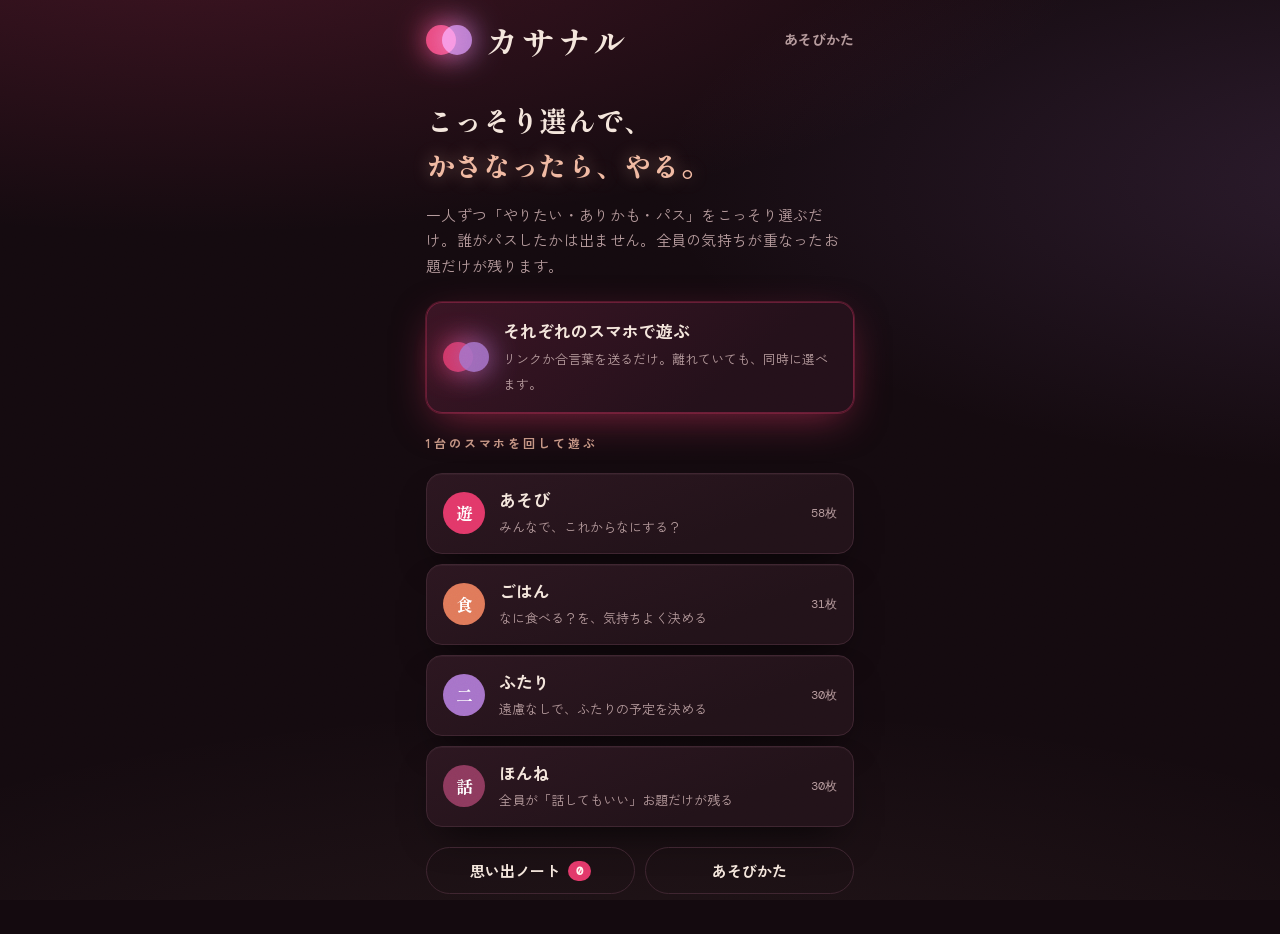
==== commit 1be5946a: "Restyle as a late-night room: wine-black ground, rouge/orchid glow, mincho display Co-Authored-By: C" ====
--- a/index.html
+++ b/index.html
@@ -5,14 +5,13 @@
 <meta name="viewport" content="width=device-width, initial-scale=1, viewport-fit=cover">
 <title>カサナル</title>
 <meta name="description" content="こっそり選んで、かさなったら、やる。みんなの「これからやること」が決まるパーティーゲーム。">
-<meta name="theme-color" content="#EEF0F5" media="(prefers-color-scheme: light)">
-<meta name="theme-color" content="#11131B" media="(prefers-color-scheme: dark)">
+<meta name="theme-color" content="#140A0F">
 <meta property="og:title" content="カサナル">
 <meta property="og:description" content="こっそり選んで、かさなったら、やる。リンクを開くだけで一緒に遊べます。">
-<link rel="icon" href="data:image/svg+xml,%3Csvg xmlns='http://www.w3.org/2000/svg' viewBox='0 0 46 30'%3E%3Ccircle cx='15' cy='15' r='15' fill='%23FF3D9A'/%3E%3Ccircle cx='31' cy='15' r='15' fill='%231F6FEB' fill-opacity='.85'/%3E%3C/svg%3E">
+<link rel="icon" href="data:image/svg+xml,%3Csvg xmlns='http://www.w3.org/2000/svg' viewBox='0 0 46 30'%3E%3Ccircle cx='15' cy='15' r='15' fill='%23E2386A'/%3E%3Ccircle cx='31' cy='15' r='15' fill='%23A774C9' fill-opacity='.85'/%3E%3C/svg%3E">
 <link rel="preconnect" href="https://fonts.googleapis.com">
 <link rel="preconnect" href="https://fonts.gstatic.com" crossorigin>
-<link rel="stylesheet" href="https://fonts.googleapis.com/css2?family=Dela+Gothic+One&family=Zen+Kaku+Gothic+New:wght@400;700&family=DM+Mono:wght@500&display=swap">
+<link rel="stylesheet" href="https://fonts.googleapis.com/css2?family=Shippori+Mincho+B1:wght@800&family=Zen+Kaku+Gothic+New:wght@400;700&family=DM+Mono:wght@500&display=swap">
 <style>
 [hidden]{display:none!important}
 :root{padding-top:env(safe-area-inset-top,0px);padding-bottom:env(safe-area-inset-bottom,0px)}
--- a/style.css
+++ b/style.css
@@ -1,20 +1,16 @@
-/* Layout: one narrow phone-first column; a single card sits center stage, two riso-ink circles overlap behind whatever "matched". */
+/* Layout: one narrow phone-first column under low lamplight; a single velvet card sits center stage, two glowing inks overlap behind whatever "matched". */
+/* Deliberately one look: a late-night room. Wine-black ground, rouge and orchid light, champagne for what everyone wants. */
 :root{
-  --paper:#EEF0F5; --card:#FFFFFF; --ink:#1B1F33; --muted:#5F667E; --line:#D5D9E4;
-  --pink:#FF3D9A; --blue:#1F6FEB; --both:#6A2BB8; --ok:#0E8A5F; --warn:#B4541A;
-  --blend:multiply; --shadow:0 1px 0 rgba(27,31,51,.06),0 10px 30px -12px rgba(27,31,51,.25);
-  --f-display:"Dela Gothic One","Hiragino Kaku Gothic StdN","Yu Gothic",sans-serif;
+  --paper:#140A0F; --card:#221219; --card-2:#2C1620; --ink:#F4E6DC; --muted:#B59A9C; --line:#3E2530;
+  --pink:#E2386A; --blue:#A774C9; --both:#F0B9A2; --ok:#E3B566; --warn:#E07A5A;
+  --rouge:linear-gradient(135deg,#C21F55 0%,#E2386A 55%,#F06A6A 100%);
+  --glow:0 0 0 1px rgba(226,56,106,.25),0 12px 40px -10px rgba(226,56,106,.55);
+  --blend:screen; --shadow:0 1px 0 rgba(255,220,220,.04) inset,0 18px 40px -18px rgba(0,0,0,.85);
+  --f-display:"Shippori Mincho B1","Hiragino Mincho ProN","Yu Mincho",serif;
   --f-body:"Zen Kaku Gothic New","Hiragino Kaku Gothic ProN","Yu Gothic","Meiryo",sans-serif;
   --f-mono:"DM Mono",ui-monospace,"SFMono-Regular",Menlo,monospace;
+  color-scheme:dark;
 }
-@media (prefers-color-scheme: dark){:root:not([data-theme="light"]){
-  --paper:#11131B; --card:#1B1E2B; --ink:#ECEEF6; --muted:#9BA2B9; --line:#2C3042;
-  --pink:#FF5AAE; --blue:#4C8DFF; --both:#B98CFF; --ok:#3CC99A; --warn:#F09A5E;
-  --blend:screen; --shadow:0 1px 0 rgba(0,0,0,.4),0 14px 34px -14px rgba(0,0,0,.7); color-scheme:dark}}
-:root[data-theme="dark"]{
-  --paper:#11131B; --card:#1B1E2B; --ink:#ECEEF6; --muted:#9BA2B9; --line:#2C3042;
-  --pink:#FF5AAE; --blue:#4C8DFF; --both:#B98CFF; --ok:#3CC99A; --warn:#F09A5E;
-  --blend:screen; --shadow:0 1px 0 rgba(0,0,0,.4),0 14px 34px -14px rgba(0,0,0,.7); color-scheme:dark}
 
 html,body{height:100%}
 body{background:var(--paper);color:var(--ink);font-family:var(--f-body);font-size:15px;line-height:1.7;-webkit-tap-highlight-color:transparent}
@@ -215,3 +211,58 @@
 .err{color:var(--warn);font-size:14px;text-align:center}
 .primary[disabled]{opacity:.4;cursor:not-allowed;filter:none}
 .seg.small button{padding:6px 2px;font-size:13px}
+
+/* ───── nocturne：夜の部屋の質感 ───── */
+body{background:
+  radial-gradient(120% 60% at 15% -10%,rgba(226,56,106,.22),transparent 60%),
+  radial-gradient(90% 50% at 110% 20%,rgba(167,116,201,.16),transparent 65%),
+  radial-gradient(140% 70% at 50% 120%,rgba(240,185,162,.08),transparent 60%),
+  var(--paper);background-attachment:fixed;letter-spacing:.02em}
+body::after{content:"";position:fixed;inset:0;pointer-events:none;z-index:8;opacity:.07;mix-blend-mode:overlay;
+  background-image:url("data:image/svg+xml,%3Csvg xmlns='http://www.w3.org/2000/svg' width='160' height='160'%3E%3Cfilter id='n'%3E%3CfeTurbulence type='fractalNoise' baseFrequency='.9' numOctaves='2' stitchTiles='stitch'/%3E%3C/filter%3E%3Crect width='100%25' height='100%25' filter='url(%23n)'/%3E%3C/svg%3E")}
+::selection{background:var(--pink);color:var(--ink)}
+
+.display,.logo h1,.hero .catch,.hand .who,.card .txt,.seeno,.hit .kicker,.entry .c,.stamp,.vbtn .ic,.mode .mk{font-weight:800}
+.logo h1{font-size:32px;letter-spacing:.12em}
+.hero .catch{font-size:28px;line-height:1.6}
+.hero .catch em{background:none;color:var(--both);text-shadow:0 0 18px rgba(240,185,162,.45)}
+.label{color:var(--both);opacity:.8;letter-spacing:.24em}
+
+.dots i,.hand .big-dots i,.merge i,.hit .orbs i{filter:blur(.5px);box-shadow:0 0 30px currentColor}
+.dots i:first-child,.hand .big-dots i:first-child{color:var(--pink)}
+.dots i:last-child,.hand .big-dots i:last-child{color:var(--blue)}
+.hand .big-dots i{animation-duration:4.8s;filter:blur(2px)}
+.hit .orbs i{opacity:.35;filter:blur(28px)}
+
+.card,.mode,.entry,.stat,.room,.pitem{background:linear-gradient(160deg,var(--card-2),var(--card) 70%);border-color:var(--line)}
+.card{border-radius:26px;box-shadow:var(--shadow),0 0 0 1px rgba(240,185,162,.08) inset}
+.card::before{content:"";position:absolute;inset:8px;border:1px solid rgba(240,185,162,.16);border-radius:20px;pointer-events:none}
+.card .txt{letter-spacing:.04em;line-height:1.7}
+.card .deck{color:var(--both);opacity:.75;letter-spacing:.2em}
+
+.primary{background:var(--rouge);color:#FFF4F0;box-shadow:var(--glow);letter-spacing:.12em}
+.primary:hover{filter:brightness(1.1)}
+.ghost,.chipbtn,.add,.pill{border-color:var(--line)}
+.ghost:hover,.chipbtn:hover{border-color:var(--both);color:var(--both)}
+.online-btn{background:linear-gradient(140deg,#3A1424,#24101A 70%);color:var(--ink);border:1px solid rgba(226,56,106,.35);box-shadow:var(--glow)}
+.online-btn .s{color:var(--muted);opacity:1}
+.mode:hover{transform:translateY(-2px);box-shadow:var(--glow)}
+.mk.asobi{background:var(--pink)} .mk.gohan{background:var(--warn)} .mk.futari{background:var(--blue)} .mk.honne{background:#8E3A5E}
+.seg{background:rgba(0,0,0,.25)}
+.seg button[aria-pressed="true"]{background:var(--rouge);color:#FFF4F0;box-shadow:0 6px 18px -8px rgba(226,56,106,.8)}
+.count,.steps li::before{background:var(--pink);color:#FFF4F0}
+.toast{background:var(--card-2);color:var(--ink);border:1px solid rgba(226,56,106,.4);box-shadow:var(--glow)}
+.prog b{background:var(--rouge)}
+.who-chip i{box-shadow:0 0 10px var(--pink)}
+.vbtn{background:linear-gradient(160deg,var(--card-2),var(--card));border-color:var(--line)}
+.vbtn.yes{border-color:rgba(227,181,102,.6);box-shadow:0 0 22px -8px rgba(227,181,102,.7)}
+.vbtn:hover{border-color:var(--both)}
+.stamp{border-width:2px}
+.meter span.y{box-shadow:0 0 8px rgba(227,181,102,.6)}
+.hit .kicker{color:var(--both);font-size:18px;letter-spacing:.08em;text-shadow:0 0 20px rgba(240,185,162,.5)}
+.seeno{letter-spacing:.2em;text-shadow:0 0 24px rgba(226,56,106,.6)}
+.pill.done{color:#1A0D12}
+.pill.danger.arm{color:#FFF4F0}
+.field input,.prow input,textarea{background:rgba(0,0,0,.28);border-color:var(--line)}
+.field input:focus,.prow input:focus{border-color:var(--pink);box-shadow:0 0 0 3px rgba(226,56,106,.2)}
+:focus-visible{outline-color:var(--both)}
